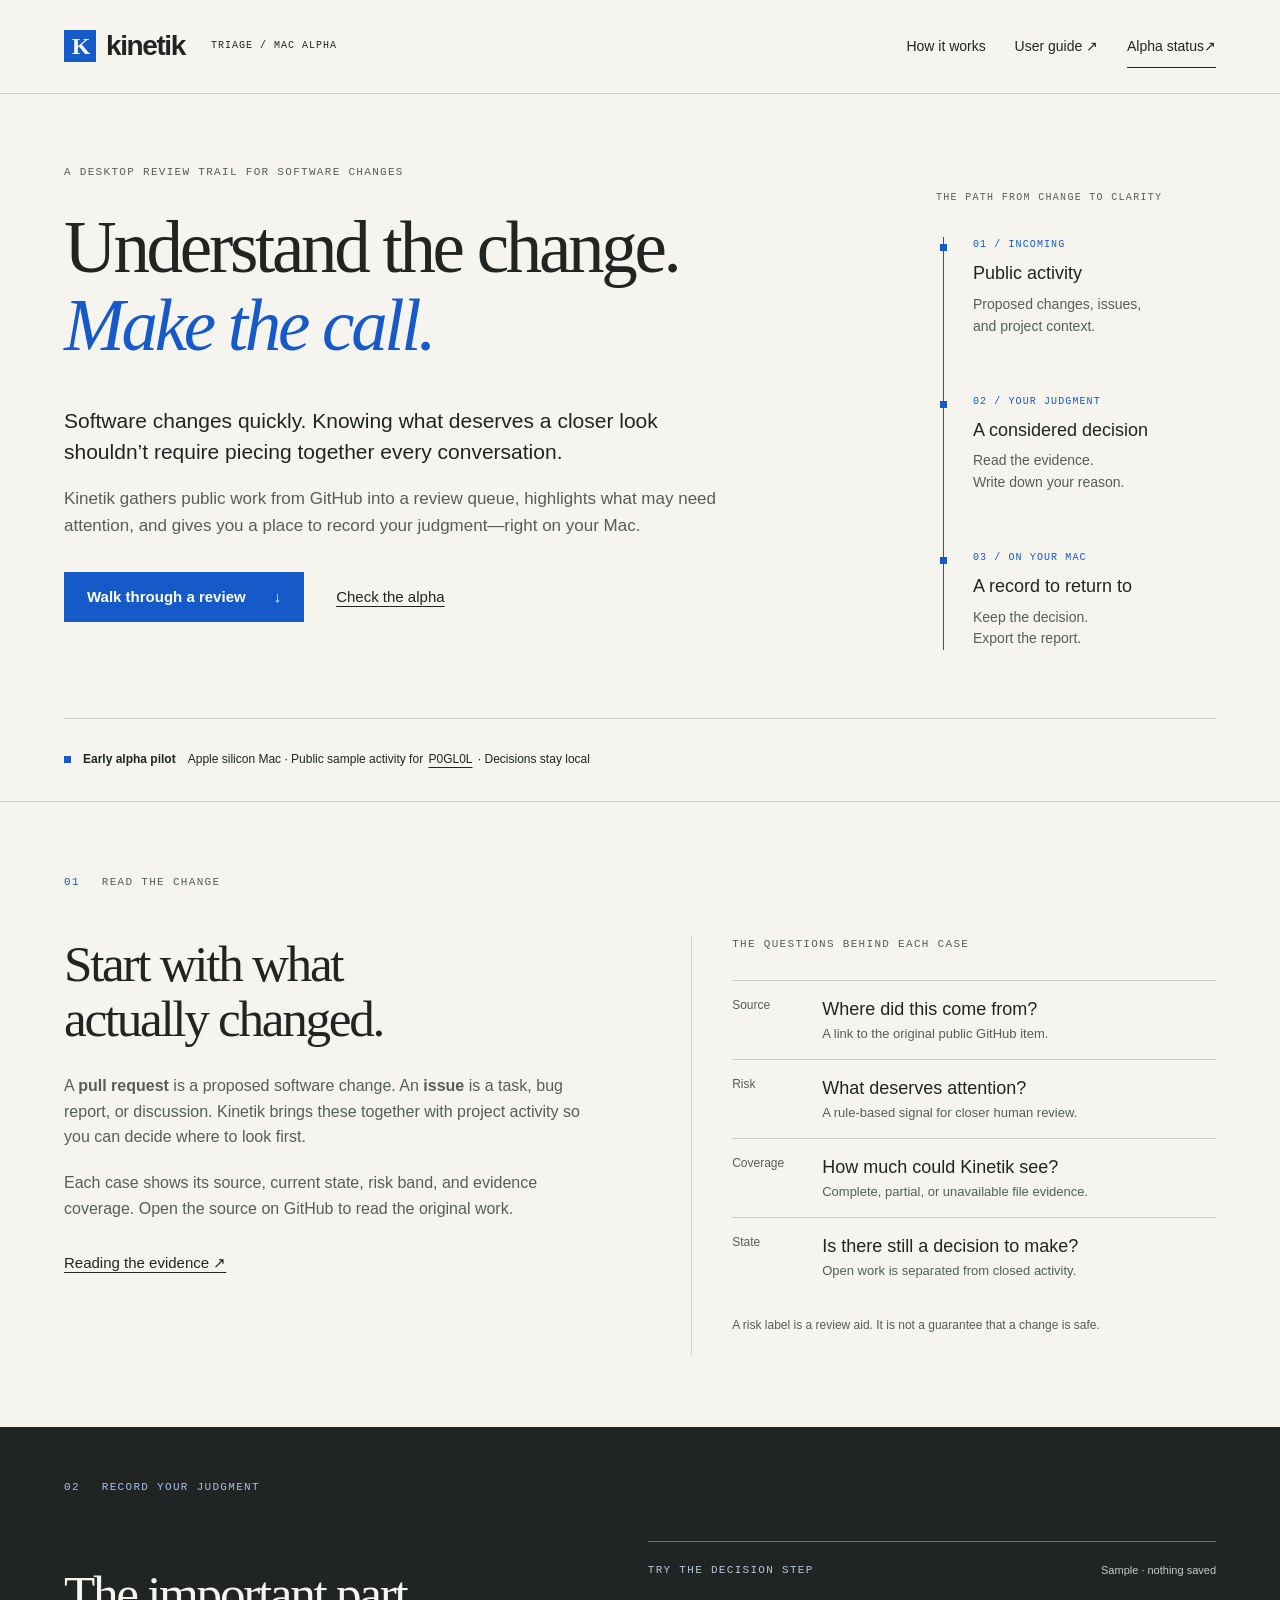
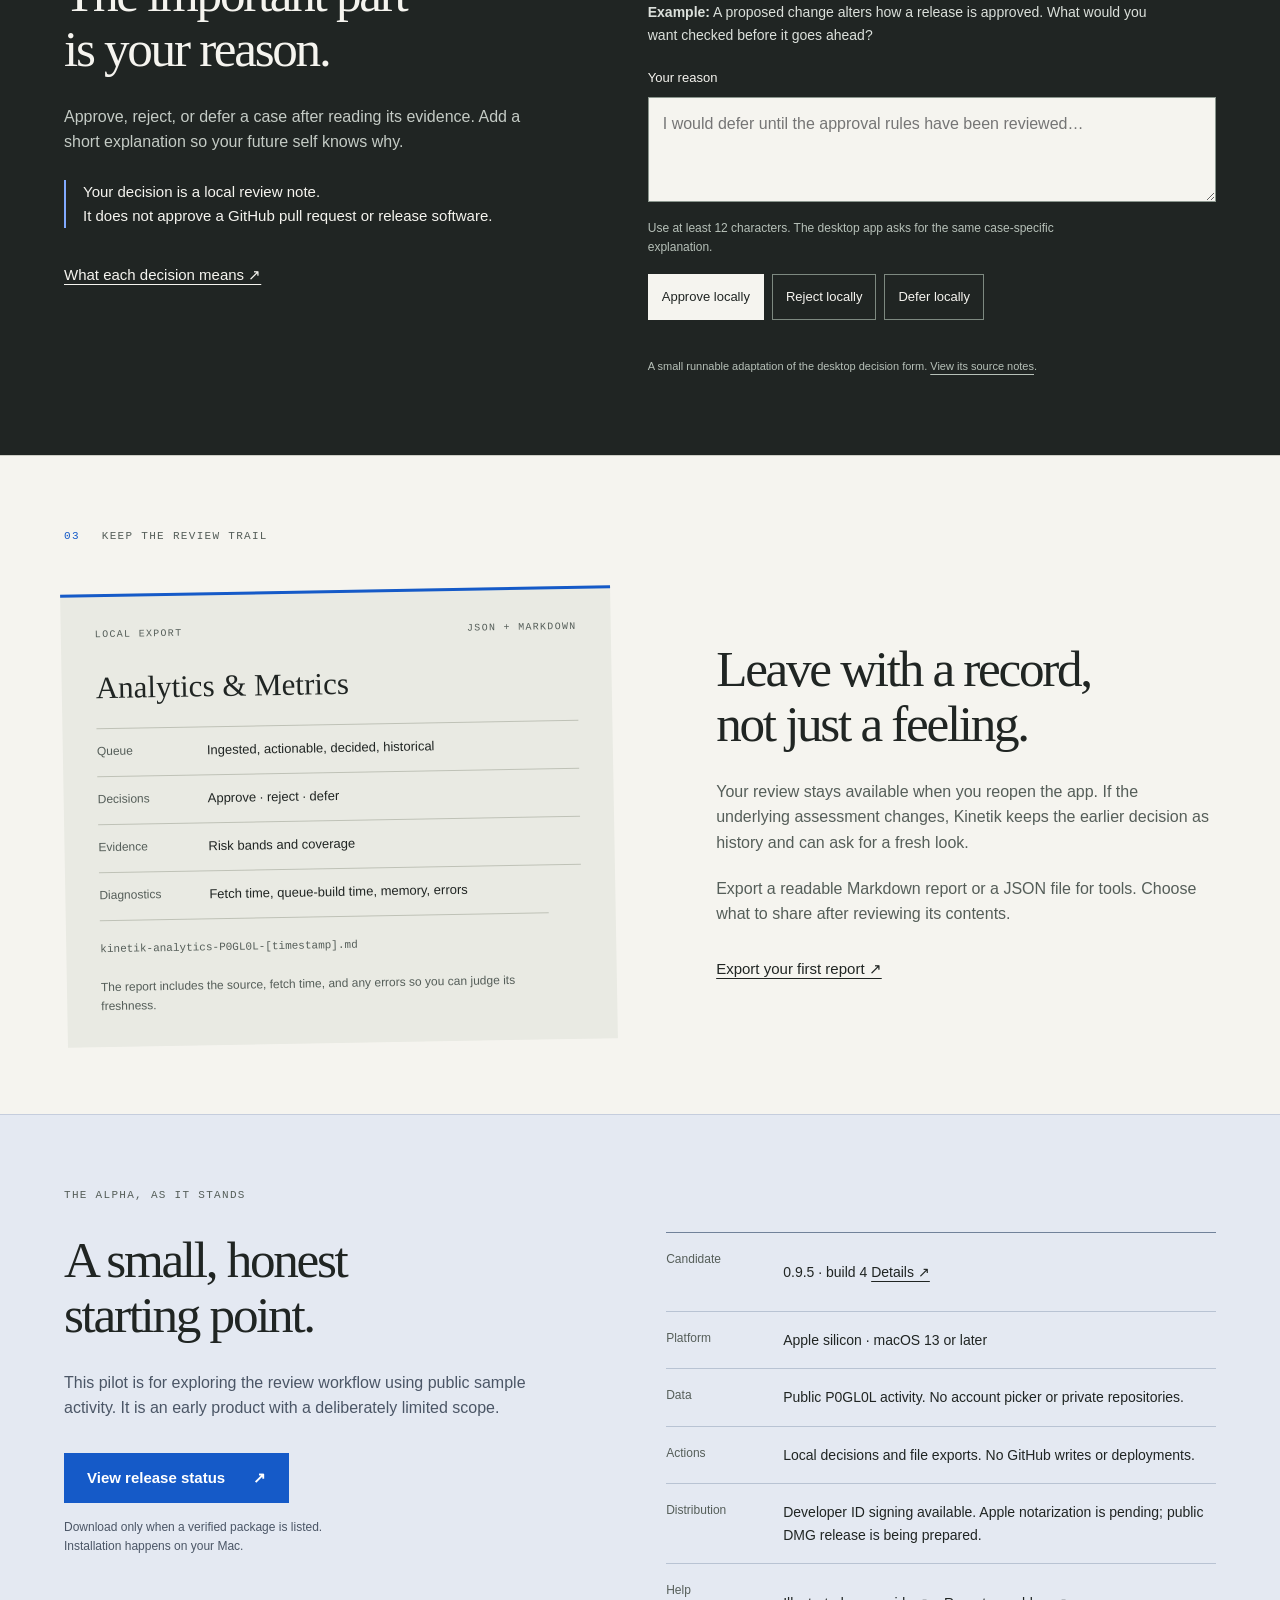
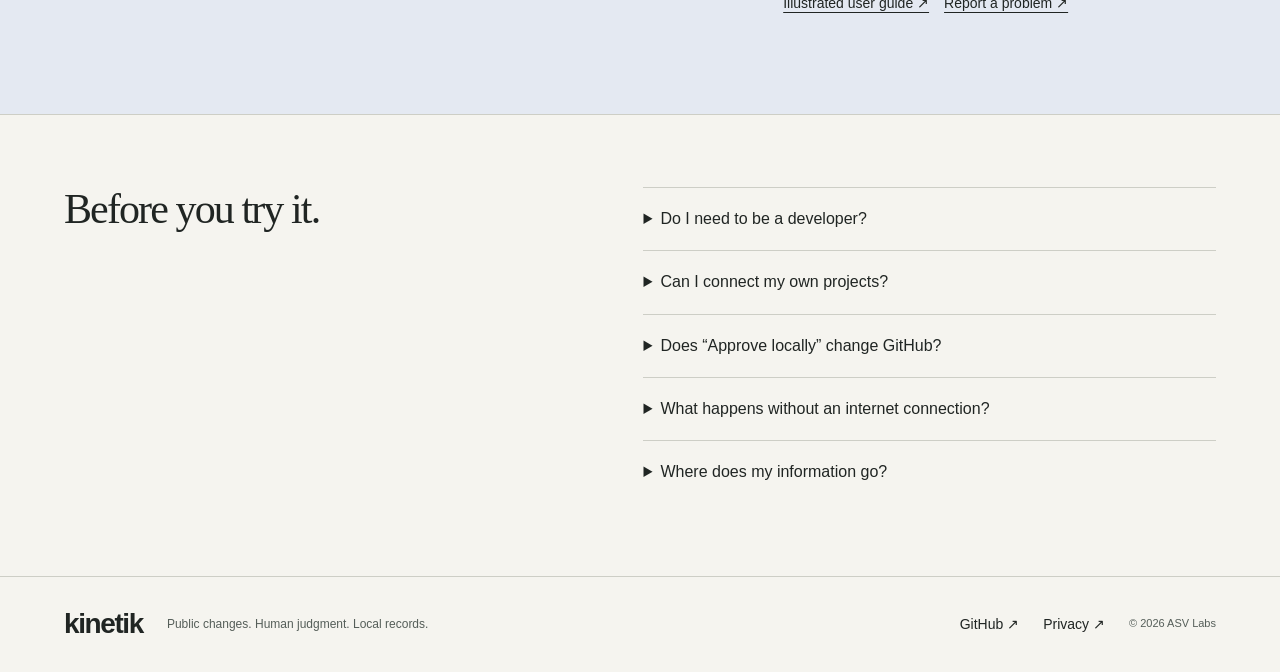
==== index.html @ 81a5a21f "Introduce Kinetik Triage alpha guide, release hub and product walkthrough" ====
<!doctype html>
<html lang="en">
<head>
<meta charset="utf-8"><meta name="viewport" content="width=device-width,initial-scale=1">
<meta name="description" content="Kinetik Triage is a Mac app for reviewing public software changes, recording your judgment, and keeping a local report. Explore the alpha pilot.">
<meta name="theme-color" content="#f5f4ef"><meta property="og:title" content="Kinetik — Understand the change. Make the call."><meta property="og:description" content="A desktop review trail for software changes. Public GitHub activity, human judgment, local records."><meta property="og:type" content="website"><meta property="og:url" content="https://asv-labs.github.io/kinetik-triage/">
<title>Kinetik — a clearer view of software changes</title><link rel="stylesheet" href="styles.css"><link rel="icon" href="mark.svg" type="image/svg+xml">
<script src="demo.js" defer></script>
</head>
<body>
<a class="skip" href="#main">Skip to content</a>
<header class="masthead"><a class="wordmark" href="#" aria-label="Kinetik home"><span class="mark" aria-hidden="true">K</span>kinetik<span class="edition">TRIAGE / MAC ALPHA</span></a><nav aria-label="Main"><a href="#workflow">How it works</a><a href="https://github.com/ASV-Labs/kinetik-triage/blob/main/USER_GUIDE.md">User guide ↗</a><a class="nav-release" href="#alpha">Alpha status <span aria-hidden="true">↗</span></a></nav></header>
<main id="main">
<section class="intro" aria-labelledby="headline">
<div class="intro-copy"><p class="eyebrow">A desktop review trail for software changes</p><h1 id="headline">Understand the change.<br><em>Make the call.</em></h1><p class="lead">Software changes quickly. Knowing what deserves a closer look shouldn’t require piecing together every conversation.</p><p class="definition">Kinetik gathers public work from GitHub into a review queue, highlights what may need attention, and gives you a place to record your judgment—right on your Mac.</p><div class="hero-actions"><a class="button primary" href="#workflow">Walk through a review <span aria-hidden="true">↓</span></a><a class="text-link" href="#alpha">Check the alpha</a></div></div>
<aside class="trail" aria-label="The review trail"><span class="trail-caption">THE PATH FROM CHANGE TO CLARITY</span><ol><li><span>01 / INCOMING</span><strong>Public activity</strong><p>Proposed changes, issues,<br>and project context.</p></li><li><span>02 / YOUR JUDGMENT</span><strong>A considered decision</strong><p>Read the evidence.<br>Write down your reason.</p></li><li><span>03 / ON YOUR MAC</span><strong>A record to return to</strong><p>Keep the decision.<br>Export the report.</p></li></ol></aside>
<div class="scope-line"><span class="status-dot" aria-hidden="true"></span><strong>Early alpha pilot</strong><p>Apple silicon Mac · Public sample activity for <a href="https://github.com/P0GL0L">P0GL0L</a> · Decisions stay local</p></div>
</section>
<section class="read-section" id="workflow" aria-labelledby="read-title"><div class="section-index">01 <span>READ THE CHANGE</span></div><div class="read-grid"><div><h2 id="read-title">Start with what<br>actually changed.</h2><p>A <strong>pull request</strong> is a proposed software change. An <strong>issue</strong> is a task, bug report, or discussion. Kinetik brings these together with project activity so you can decide where to look first.</p><p>Each case shows its source, current state, risk band, and evidence coverage. Open the source on GitHub to read the original work.</p><a class="text-link" href="https://github.com/ASV-Labs/kinetik-triage/blob/main/USER_GUIDE.md#2-read-the-evidence">Reading the evidence ↗</a></div><div class="evidence-ledger"><p class="eyebrow">The questions behind each case</p><dl><div><dt>Source</dt><dd>Where did this come from?<small>A link to the original public GitHub item.</small></dd></div><div><dt>Risk</dt><dd>What deserves attention?<small>A rule-based signal for closer human review.</small></dd></div><div><dt>Coverage</dt><dd>How much could Kinetik see?<small>Complete, partial, or unavailable file evidence.</small></dd></div><div><dt>State</dt><dd>Is there still a decision to make?<small>Open work is separated from closed activity.</small></dd></div></dl><p class="footnote">A risk label is a review aid. It is not a guarantee that a change is safe.</p></div></div></section>
<section class="decide-section" aria-labelledby="decide-title"><div class="section-index">02 <span>RECORD YOUR JUDGMENT</span></div><div class="workbench"><div class="decision-copy"><h2 id="decide-title">The important part<br>is your reason.</h2><p>Approve, reject, or defer a case after reading its evidence. Add a short explanation so your future self knows why.</p><p class="local-boundary">Your decision is a local review note.<br>It does not approve a GitHub pull request or release software.</p><a class="text-link" href="https://github.com/ASV-Labs/kinetik-triage/blob/main/USER_GUIDE.md#3-write-your-reason-and-decide">What each decision means ↗</a></div><div class="trial" data-wdi-product-proof="runnable-dom" data-wdi-source-ref="demo.js (desktop decision validation, 0.9.5/build 4)"><div class="trial-top"><span class="eyebrow">TRY THE DECISION STEP</span><span class="sample-tag">Sample · nothing saved</span></div><p class="sample-context"><strong>Example:</strong> A proposed change alters how a release is approved. What would you want checked before it goes ahead?</p><form id="decision-example" novalidate><label for="rationale">Your reason</label><textarea id="rationale" name="rationale" rows="3" aria-describedby="reason-hint reason-error" placeholder="I would defer until the approval rules have been reviewed…" required></textarea><p class="field-hint" id="reason-hint">Use at least 12 characters. The desktop app asks for the same case-specific explanation.</p><p id="reason-error" class="form-error" role="alert" hidden></p><fieldset><legend class="sr-only">Record a sample local decision</legend><button type="button" name="action" value="approve">Approve locally</button><button type="button" name="action" value="reject">Reject locally</button><button type="button" name="action" value="defer">Defer locally</button></fieldset></form><div id="decision-result" class="result" tabindex="-1" hidden><p class="eyebrow">EXAMPLE OUTCOME</p><h3 id="outcome-title"></h3><p id="outcome-reason"></p><p class="field-hint">In the Mac app, this becomes a saved local record. This website sends and saves nothing from this example.</p><button id="try-again" type="button">Try another decision ↺</button></div><noscript><p>The interactive example needs JavaScript. In the Mac app, write a reason, then choose Approve, Reject, or Defer locally.</p></noscript><p class="demo-note">A small runnable adaptation of the desktop decision form. <a href="provenance.md">View its source notes</a>.</p></div></div></section>
<section class="keep-section" aria-labelledby="keep-title"><div class="section-index">03 <span>KEEP THE REVIEW TRAIL</span></div><div class="keep-grid"><div class="report-object"><div class="file-line"><span>LOCAL EXPORT</span><span>JSON + MARKDOWN</span></div><h3>Analytics &amp; Metrics</h3><dl><div><dt>Queue</dt><dd>Ingested, actionable, decided, historical</dd></div><div><dt>Decisions</dt><dd>Approve · reject · defer</dd></div><div><dt>Evidence</dt><dd>Risk bands and coverage</dd></div><div><dt>Diagnostics</dt><dd>Fetch time, queue-build time, memory, errors</dd></div></dl><p class="file-name">kinetik-analytics-P0GL0L-[timestamp].md</p><p class="footnote">The report includes the source, fetch time, and any errors so you can judge its freshness.</p></div><div><h2 id="keep-title">Leave with a record,<br>not just a feeling.</h2><p>Your review stays available when you reopen the app. If the underlying assessment changes, Kinetik keeps the earlier decision as history and can ask for a fresh look.</p><p>Export a readable Markdown report or a JSON file for tools. Choose what to share after reviewing its contents.</p><a class="text-link" href="https://github.com/ASV-Labs/kinetik-triage/blob/main/USER_GUIDE.md#5-export-a-report">Export your first report ↗</a></div></div></section>
<section class="alpha-section" id="alpha" aria-labelledby="alpha-title"><p class="eyebrow">THE ALPHA, AS IT STANDS</p><div class="alpha-grid"><div><h2 id="alpha-title">A small, honest<br>starting point.</h2><p>This pilot is for exploring the review workflow using public sample activity. It is an early product with a deliberately limited scope.</p><a class="button primary" href="https://github.com/ASV-Labs/kinetik-triage/releases">View release status <span aria-hidden="true">↗</span></a><p class="release-note">Download only when a verified package is listed.<br>Installation happens on your Mac.</p></div><dl class="release-ledger"><div><dt>Candidate</dt><dd>0.9.5 · build 4 <a href="https://github.com/ASV-Labs/kinetik-triage/blob/main/RELEASE_STATUS.md">Details ↗</a></dd></div><div><dt>Platform</dt><dd>Apple silicon · macOS 13 or later</dd></div><div><dt>Data</dt><dd>Public P0GL0L activity. No account picker or private repositories.</dd></div><div><dt>Actions</dt><dd>Local decisions and file exports. No GitHub writes or deployments.</dd></div><div><dt>Distribution</dt><dd>Developer ID signing available. Apple notarization is pending; public DMG release is being prepared.</dd></div><div><dt>Help</dt><dd><a href="https://github.com/ASV-Labs/kinetik-triage/blob/main/USER_GUIDE.md">Illustrated user guide ↗</a><a href="https://github.com/ASV-Labs/kinetik-triage/issues">Report a problem ↗</a></dd></div></dl></div></section>
<section class="questions" aria-labelledby="questions-title"><h2 id="questions-title">Before you try it.</h2><div><details><summary>Do I need to be a developer?</summary><p>You can follow the guide without writing code. Familiarity with the project helps you judge a change. Kinetik organizes evidence; it does not replace the people who understand that software.</p></details><details><summary>Can I connect my own projects?</summary><p>Not in this alpha. The current pilot uses public P0GL0L activity, which can include contributions to other repositories. There is no profile picker, private repository access, or GitHub sign-in.</p></details><details><summary>Does “Approve locally” change GitHub?</summary><p>No. All decisions stay on this Mac. Nothing is merged, deployed, or published. Defer records a decision but does not schedule a reminder.</p></details><details><summary>What happens without an internet connection?</summary><p>The app can show its last saved public queue when available. It labels cached or failed loads so you know the data may be old. A first launch without data can show an empty queue and an error.</p></details><details><summary>Where does my information go?</summary><p>The desktop app requests public GitHub data; GitHub sees ordinary network metadata. Your rationale and local decisions are not sent to GitHub. This landing page has no analytics or form submission service. See the <a href="https://github.com/ASV-Labs/kinetik-triage/blob/main/PRIVACY.md">privacy notice</a>.</p></details></div></section>
</main>
<footer><a class="wordmark" href="#">kinetik</a><p>Public changes. Human judgment. Local records.</p><nav aria-label="Footer"><a href="https://github.com/ASV-Labs/kinetik-triage">GitHub ↗</a><a href="https://github.com/ASV-Labs/kinetik-triage/blob/main/PRIVACY.md">Privacy ↗</a></nav><small>© 2026 ASV Labs</small></footer>
</body></html>
---- styles.css ----
:root{--paper:#f5f4ef;--ink:#202523;--muted:#555e59;--blue:#155ac8;--line:#cdcec6;--white:#fff;--display:Georgia,'Times New Roman',serif;font-family:-apple-system,BlinkMacSystemFont,'Segoe UI',sans-serif;color:var(--ink);background-color:#f5f4ef;font-size:16px;line-height:1.6}*{box-sizing:border-box}[hidden]{display:none!important}body{margin:0}a{color:inherit;text-underline-offset:4px}button,textarea{font:inherit}button,a,summary{-webkit-tap-highlight-color:transparent}a:focus-visible,button:focus-visible,summary:focus-visible,textarea:focus-visible{outline:3px solid var(--blue);outline-offset:5px}p{max-width:68ch;margin:0 0 1.25rem}h1,h2,h3{line-height:1.08;margin:0;font-weight:400}h1,h2{font-family:var(--display);letter-spacing:-.045em}h1{font-size:clamp(3.5rem,5.7vw,5.65rem)}h1 em{font-weight:400;color:var(--blue)}h2{font-size:clamp(2.6rem,4vw,4rem);margin-bottom:1.7rem}h3{font-size:1.5rem}a.button,.button,button,summary{min-height:44px}.masthead{display:flex;justify-content:space-between;align-items:center;gap:2rem;padding:24px 5vw;border-bottom:1px solid var(--line)}.wordmark{display:inline-flex;gap:10px;align-items:center;font-weight:650;letter-spacing:-1.4px;font-size:28px;text-decoration:none;min-height:44px}.mark{font-family:var(--display);color:var(--paper);background:var(--blue);font-size:24px;line-height:32px;width:32px;text-align:center;letter-spacing:-2px}.edition{font-family:ui-monospace,monospace;font-size:10px;letter-spacing:1px;font-weight:400;margin-left:16px;max-width:8rem}.masthead nav{display:flex;align-items:center;gap:1.8rem}.masthead nav a,footer nav a{display:inline-flex;align-items:center;min-height:44px;text-decoration:none;font-size:14px}.nav-release{border-bottom:1px solid var(--ink)}.intro{padding:70px 5vw 0;display:grid;grid-template-columns:minmax(0,1fr) 280px;gap:3rem 5vw}.eyebrow,.section-index,.trail-caption,.file-line,.file-name{font-family:ui-monospace,SFMono-Regular,Menlo,monospace;font-size:11px;letter-spacing:1.3px;text-transform:uppercase}.eyebrow{margin-bottom:1.7rem;color:var(--muted)}.lead{font-size:21px;line-height:1.5;max-width:40rem;margin:2.4rem 0 1.1rem}.definition{max-width:41rem;color:var(--muted);font-size:17px}.hero-actions{display:flex;align-items:center;gap:2rem;margin-top:2rem}.button{padding:12px 22px;display:inline-flex;align-items:center;justify-content:center;gap:28px;text-decoration:none;font-size:15px;font-weight:600}.primary{background:var(--blue);color:white;border:1px solid var(--blue)}.primary:hover{background:#124aa2}.text-link{display:inline-flex;align-items:center;min-height:44px;font-size:15px}.trail{padding-top:18px}.trail-caption{font-size:10px;color:var(--muted)}.trail ol{padding:0 0 0 23px;margin:30px 0 0 7px;list-style:none;border-left:1px solid var(--blue)}.trail li{position:relative;padding:0 0 36px 6px}.trail li:last-child{padding-bottom:0}.trail li:before{position:absolute;content:'';width:7px;height:7px;background:var(--blue);left:-27px;top:7px}.trail li span{display:block;font-size:10px;letter-spacing:1.1px;color:var(--blue);font-family:ui-monospace,monospace}.trail strong{display:block;font-size:18px;font-weight:500;margin:6px 0}.trail p{font-size:14px;color:var(--muted);line-height:1.55}.scope-line{grid-column:1/-1;display:flex;align-items:center;gap:12px;border-top:1px solid var(--line);padding:19px 0;font-size:12px}.scope-line p{margin:0;max-width:none}.scope-line a{padding:12px 0}.status-dot{width:7px;height:7px;background:var(--blue);flex:none}.section-index{display:flex;align-items:center;gap:22px;color:var(--blue);margin-bottom:44px}.section-index>span{color:var(--muted)}.read-section,.keep-section,.alpha-section,.questions{padding:72px 5vw;border-top:1px solid var(--line)}.read-grid{display:grid;grid-template-columns:1fr 1fr;gap:8vw}.read-grid p,.keep-grid>div>p{color:var(--muted)}.evidence-ledger{padding-left:2.5rem;border-left:1px solid var(--line)}dl{margin:0}.evidence-ledger dl>div{display:grid;grid-template-columns:90px 1fr;padding:15px 0;border-top:1px solid var(--line)}dt{font-size:12px;color:var(--muted)}dd{margin:0}.evidence-ledger dd{font-size:18px;line-height:1.45}.evidence-ledger small{display:block;font-size:13px;color:var(--muted);margin-top:3px}.footnote{font-size:12px;color:var(--muted);margin-top:20px}.decide-section{background:var(--ink);color:var(--paper);padding:52px 5vw 66px}.decide-section .section-index,.decide-section .section-index>span{color:#a9bdea}.workbench{display:grid;grid-template-columns:1fr 1.15fr;gap:7vw}.decision-copy{padding-top:25px}.decision-copy>p{color:#c4cbc5}.decision-copy .local-boundary{border-left:2px solid #81aaff;padding-left:17px;font-size:15px;margin:25px 0;color:var(--paper)}.trial{border-top:1px solid #6b726d;padding-top:20px}.trial-top{display:flex;justify-content:space-between;gap:12px;align-items:center}.trial .eyebrow{color:#b8c7dc;margin:0}.sample-tag{font-size:11px;color:#c4cbc5}.sample-context{font-size:14px;margin:22px 0;color:#dbe0db}.trial label{font-size:13px;display:block;margin-bottom:8px}textarea{width:100%;resize:vertical;min-height:105px;border:1px solid #8a968d;border-radius:0;padding:14px;background:#f5f4ef;color:var(--ink);line-height:1.5}.field-hint{font-size:12px;line-height:1.6;color:#b6c0b8;margin:9px 0 17px}.trial fieldset{border:0;padding:0;margin:0;display:flex;gap:8px}.trial button{cursor:pointer;border:1px solid #7d8980;background:transparent;color:var(--paper);padding:9px 13px;font-size:13px;min-height:46px}.trial button:hover{background:#3b4840}.trial button[value=approve]{background-color:var(--paper);color:var(--ink);border-color:var(--paper)}.trial button:focus-visible,textarea:focus-visible{outline-color:#8fb6ff}.demo-note{font-size:11px;line-height:1.6;margin:25px 0 0;color:#b6c0b8}.demo-note a{display:inline-flex;min-height:44px;align-items:center}.form-error{color:#ffc1b7;font-size:14px;margin:8px 0}.result{padding:18px 0}.result h3{font-family:var(--display);font-size:32px;margin:16px 0}.result #outcome-reason{overflow-wrap:anywhere;white-space:pre-wrap}.keep-grid{display:grid;grid-template-columns:1.1fr 1fr;gap:8vw;align-items:center}.report-object{background:#e9eae3;padding:30px 34px;transform:rotate(-1deg);border-top:3px solid var(--blue)}.file-line{display:flex;justify-content:space-between;font-size:10px;color:var(--muted);margin-bottom:28px}.report-object h3{font-family:var(--display);font-size:31px;margin-bottom:24px}.report-object dl>div{border-top:1px solid #bfc2b7;display:grid;grid-template-columns:90px 1fr;gap:20px;padding:13px 0}.report-object dd{font-size:13px}.file-name{text-transform:none;letter-spacing:0;font-size:11px;border-top:1px solid #bfc2b7;padding-top:20px;overflow-wrap:anywhere;margin-bottom:0}.report-object .footnote{margin-bottom:0}.alpha-section{background:#e4e9f2;border-color:#c5cddd}.alpha-grid{display:grid;grid-template-columns:1fr 1.1fr;gap:8vw}.alpha-grid>div>p{max-width:30rem;color:#4b5666}.alpha-grid .button{margin-top:12px}.release-note{font-size:12px;margin-top:15px}.release-ledger>div{display:grid;grid-template-columns:95px 1fr;gap:22px;padding:17px 0;border-top:1px solid #b8c3d3}.release-ledger>div:first-child{border-top:1px solid #71829a}.release-ledger dd{font-size:14px}.release-ledger dd a{display:inline-flex;min-height:44px;align-items:center;margin-right:15px}.questions{display:grid;grid-template-columns:1fr 1.2fr;gap:8vw}.questions h2{font-size:42px}.questions details{border-top:1px solid var(--line)}summary{cursor:pointer;font-size:16px;padding:20px 24px 20px 0;line-height:1.4}details p{font-size:14px;color:var(--muted);padding-right:28px}footer{padding:25px 5vw;border-top:1px solid var(--line);display:flex;gap:24px;align-items:center;flex-wrap:wrap}footer p{margin:0;font-size:12px;color:var(--muted)}footer nav{display:flex;gap:24px;margin-left:auto}footer small{font-size:11px;color:var(--muted)}.skip{position:absolute;top:-100px;left:20px;padding:12px;background:white;z-index:10}.skip:focus{top:15px}.sr-only{position:absolute;width:1px;height:1px;overflow:hidden;clip-path:inset(50%)}
@media(max-width:1000px){.edition{display:none}.intro{grid-template-columns:1fr 210px;gap:28px}.intro h1{font-size:60px}.trail strong{font-size:16px}.masthead nav{gap:20px}.read-grid,.workbench,.keep-grid,.alpha-grid{gap:35px}.evidence-ledger{padding-left:20px}.workbench{grid-template-columns:1fr 1fr}.trial fieldset{flex-wrap:wrap}.trial button{flex:1}.scope-line{flex-wrap:wrap}.questions{grid-template-columns:1fr 1.4fr;gap:30px}}
@media(max-width:640px){.masthead{padding:14px 22px;gap:10px}.wordmark{font-size:25px}.masthead nav>a:not(.nav-release){display:none}.masthead nav{gap:0}.nav-release{font-size:12px!important}.intro{display:flex;flex-direction:column;padding:40px 22px 0;gap:28px}.intro h1{font-size:49px;letter-spacing:-2.5px;line-height:1.07}.intro .eyebrow{font-size:9px;letter-spacing:1px;max-width:28ch;margin-bottom:24px}.lead{font-size:18px;margin-top:28px}.definition{font-size:15px}.trail{display:none}.hero-actions{flex-direction:column;align-items:stretch;gap:10px;margin-top:25px}.hero-actions>.text-link{justify-content:center}.scope-line{order:-1;display:block;border-top:0;border-bottom:1px solid var(--line);padding:0 0 20px;font-size:11px}.scope-line .status-dot{display:inline-block;margin-right:8px}.scope-line p{margin-top:8px;line-height:1.9}.read-section,.keep-section,.alpha-section,.questions{padding:44px 22px}.section-index{margin-bottom:30px;font-size:10px;gap:16px}h2{font-size:39px;letter-spacing:-1.5px;margin-bottom:22px}.read-grid,.workbench,.keep-grid,.alpha-grid,.questions{display:flex;flex-direction:column;gap:32px}.read-grid>div>p,.decision-copy>p,.keep-grid>div>p,.alpha-grid>div>p{font-size:15px}.evidence-ledger{border-left:0;padding-left:0}.evidence-ledger dl>div{grid-template-columns:72px 1fr}.evidence-ledger dd{font-size:16px}.decide-section{padding:40px 22px}.decision-copy{padding:0}.workbench{gap:20px}.trial-top{align-items:flex-start;flex-direction:column;gap:6px}.trial .eyebrow{font-size:10px}.trial fieldset{display:grid;grid-template-columns:1fr;gap:10px}.trial button{font-size:14px;min-height:48px}.keep-grid>.report-object{order:2}.report-object{transform:none;padding:23px 20px}.report-object dl>div{grid-template-columns:1fr;gap:5px}.report-object h3{font-size:28px}.file-line{font-size:9px}.release-ledger>div{grid-template-columns:1fr;gap:4px;padding:15px 0}.release-ledger dt{font-size:11px;text-transform:uppercase;letter-spacing:1px}.alpha-grid .button{width:100%}.questions h2{font-size:36px;margin-bottom:0}footer{padding:24px 22px;gap:10px 20px}footer p{flex-basis:100%}footer nav{margin-left:0}footer small{margin-left:auto}summary{font-size:15px;padding:19px 0}}
@media(prefers-reduced-motion:reduce){*{scroll-behavior:auto!important;transition:none!important;animation:none!important}}
.scope-line a,details p a{display:inline-flex;align-items:center;min-height:44px;min-width:44px;padding:0 2px}
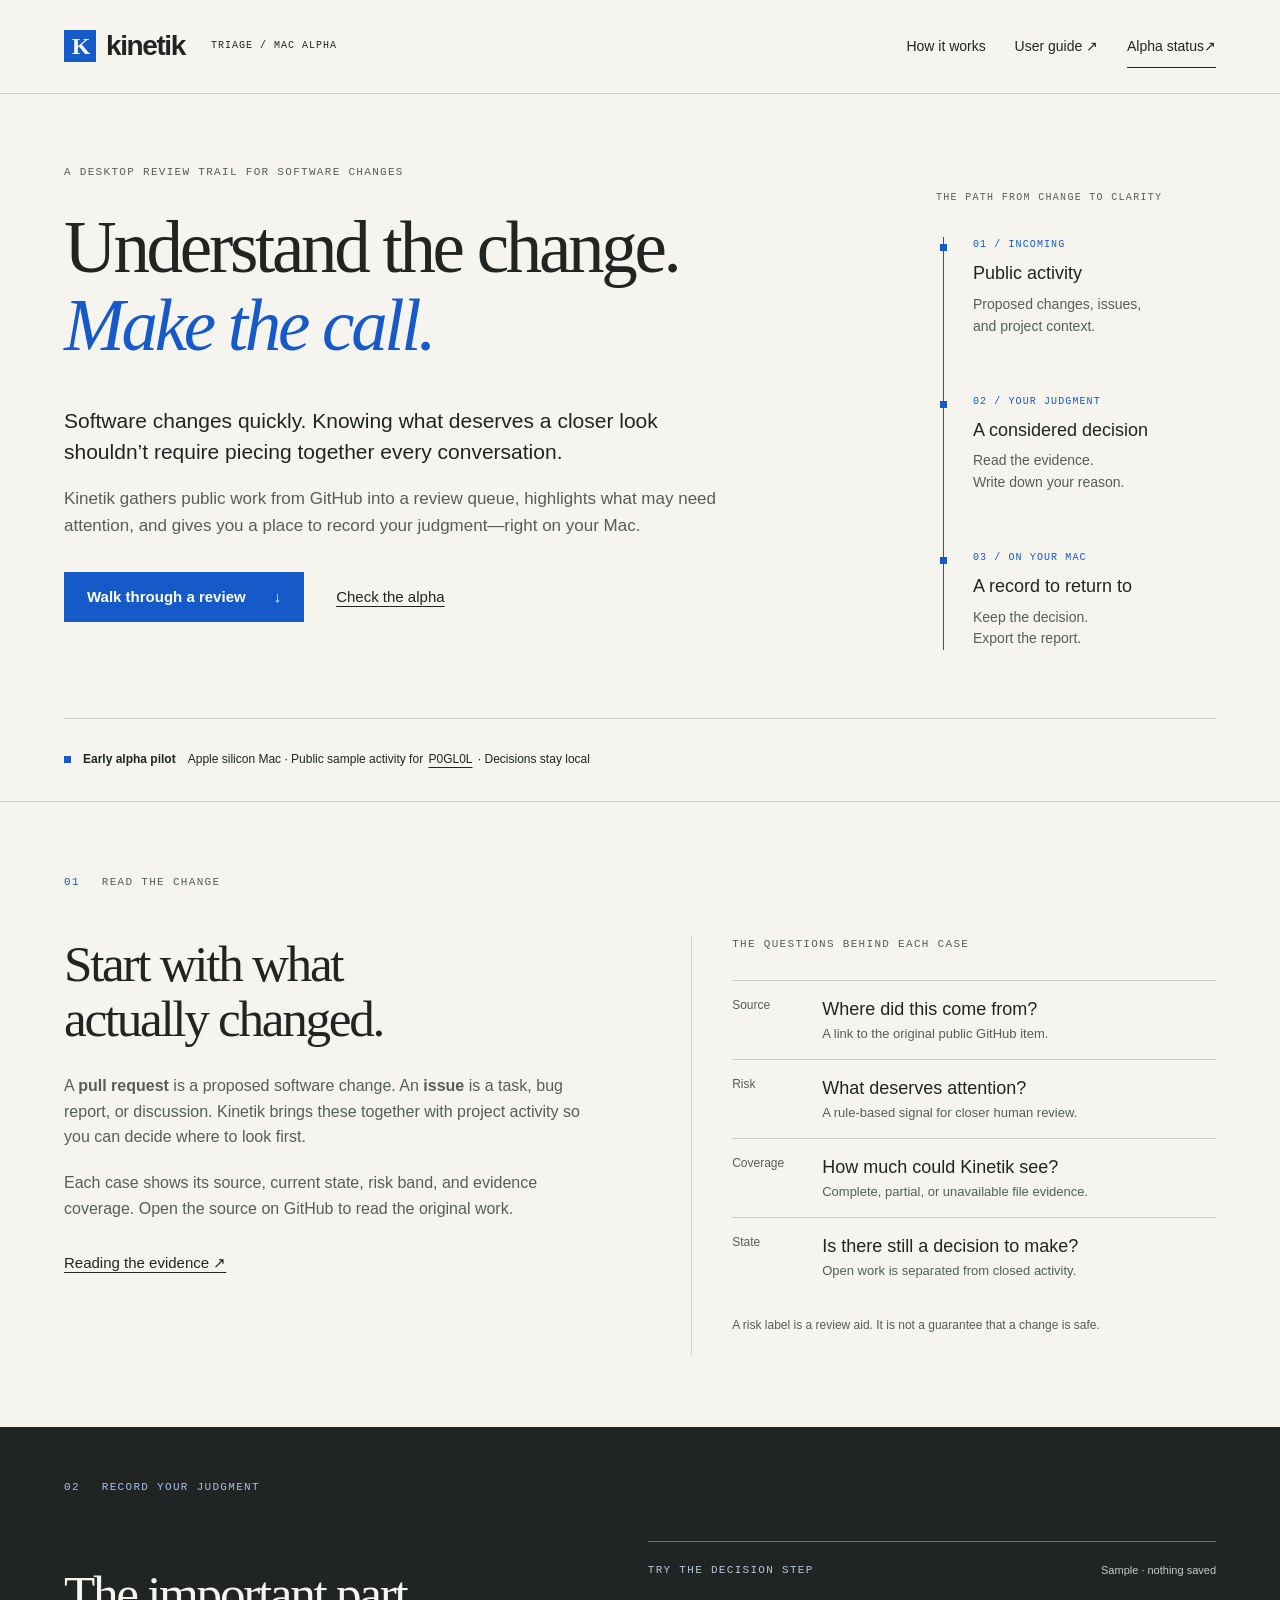
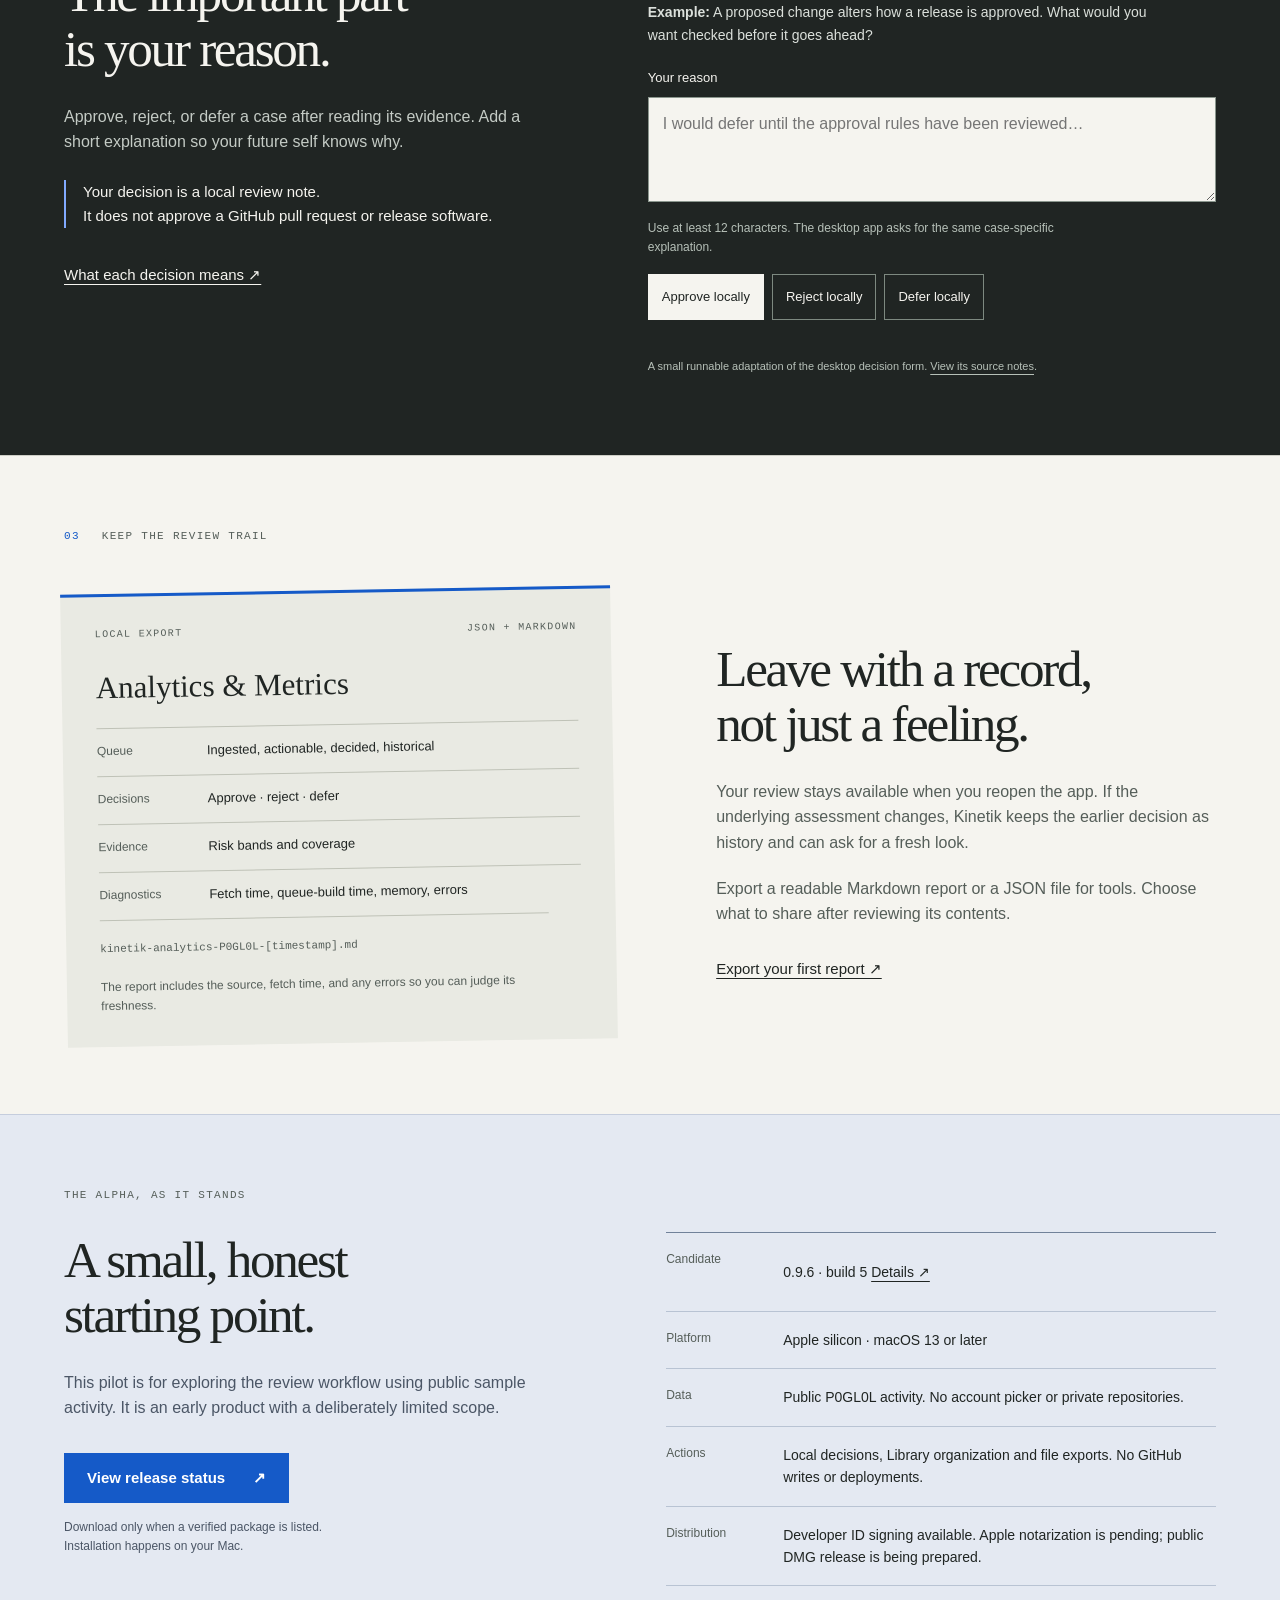
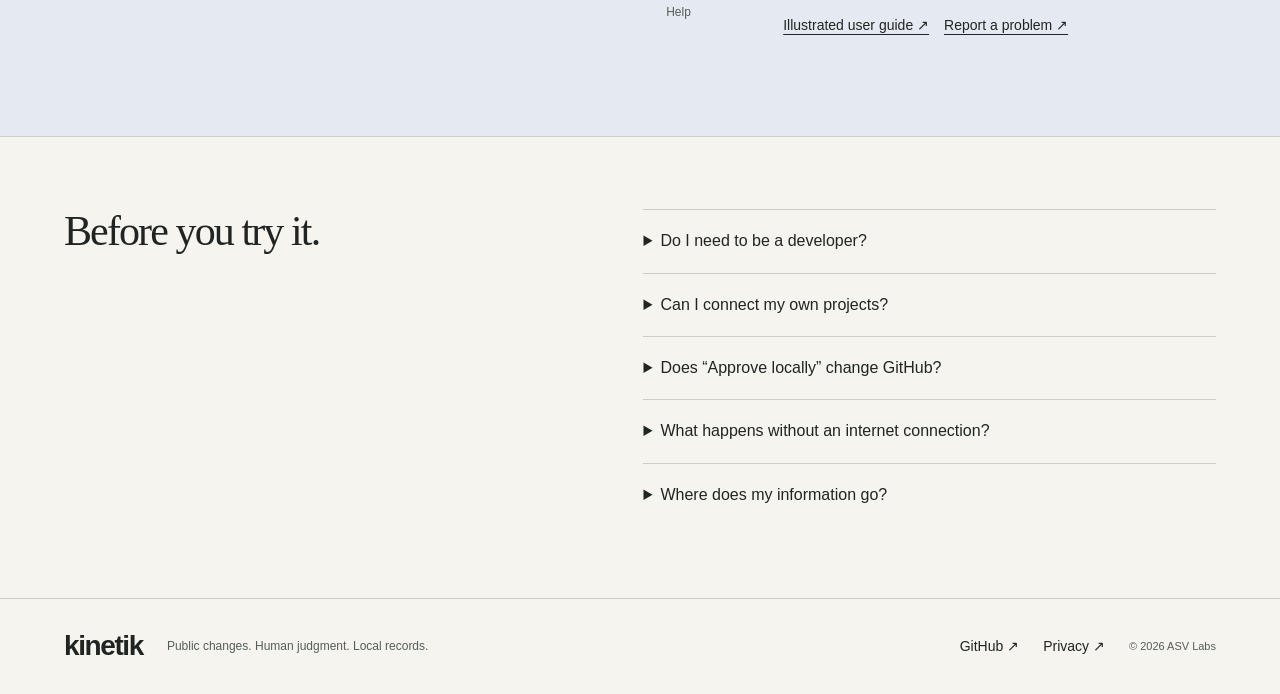
==== commit bb446046: "Document Library and the 0.9.6 desktop candidate" ====
--- a/index.html
+++ b/index.html
@@ -19,7 +19,7 @@
 <section class="read-section" id="workflow" aria-labelledby="read-title"><div class="section-index">01 <span>READ THE CHANGE</span></div><div class="read-grid"><div><h2 id="read-title">Start with what<br>actually changed.</h2><p>A <strong>pull request</strong> is a proposed software change. An <strong>issue</strong> is a task, bug report, or discussion. Kinetik brings these together with project activity so you can decide where to look first.</p><p>Each case shows its source, current state, risk band, and evidence coverage. Open the source on GitHub to read the original work.</p><a class="text-link" href="https://github.com/ASV-Labs/kinetik-triage/blob/main/USER_GUIDE.md#2-read-the-evidence">Reading the evidence ↗</a></div><div class="evidence-ledger"><p class="eyebrow">The questions behind each case</p><dl><div><dt>Source</dt><dd>Where did this come from?<small>A link to the original public GitHub item.</small></dd></div><div><dt>Risk</dt><dd>What deserves attention?<small>A rule-based signal for closer human review.</small></dd></div><div><dt>Coverage</dt><dd>How much could Kinetik see?<small>Complete, partial, or unavailable file evidence.</small></dd></div><div><dt>State</dt><dd>Is there still a decision to make?<small>Open work is separated from closed activity.</small></dd></div></dl><p class="footnote">A risk label is a review aid. It is not a guarantee that a change is safe.</p></div></div></section>
 <section class="decide-section" aria-labelledby="decide-title"><div class="section-index">02 <span>RECORD YOUR JUDGMENT</span></div><div class="workbench"><div class="decision-copy"><h2 id="decide-title">The important part<br>is your reason.</h2><p>Approve, reject, or defer a case after reading its evidence. Add a short explanation so your future self knows why.</p><p class="local-boundary">Your decision is a local review note.<br>It does not approve a GitHub pull request or release software.</p><a class="text-link" href="https://github.com/ASV-Labs/kinetik-triage/blob/main/USER_GUIDE.md#3-write-your-reason-and-decide">What each decision means ↗</a></div><div class="trial" data-wdi-product-proof="runnable-dom" data-wdi-source-ref="demo.js (desktop decision validation, 0.9.5/build 4)"><div class="trial-top"><span class="eyebrow">TRY THE DECISION STEP</span><span class="sample-tag">Sample · nothing saved</span></div><p class="sample-context"><strong>Example:</strong> A proposed change alters how a release is approved. What would you want checked before it goes ahead?</p><form id="decision-example" novalidate><label for="rationale">Your reason</label><textarea id="rationale" name="rationale" rows="3" aria-describedby="reason-hint reason-error" placeholder="I would defer until the approval rules have been reviewed…" required></textarea><p class="field-hint" id="reason-hint">Use at least 12 characters. The desktop app asks for the same case-specific explanation.</p><p id="reason-error" class="form-error" role="alert" hidden></p><fieldset><legend class="sr-only">Record a sample local decision</legend><button type="button" name="action" value="approve">Approve locally</button><button type="button" name="action" value="reject">Reject locally</button><button type="button" name="action" value="defer">Defer locally</button></fieldset></form><div id="decision-result" class="result" tabindex="-1" hidden><p class="eyebrow">EXAMPLE OUTCOME</p><h3 id="outcome-title"></h3><p id="outcome-reason"></p><p class="field-hint">In the Mac app, this becomes a saved local record. This website sends and saves nothing from this example.</p><button id="try-again" type="button">Try another decision ↺</button></div><noscript><p>The interactive example needs JavaScript. In the Mac app, write a reason, then choose Approve, Reject, or Defer locally.</p></noscript><p class="demo-note">A small runnable adaptation of the desktop decision form. <a href="provenance.md">View its source notes</a>.</p></div></div></section>
 <section class="keep-section" aria-labelledby="keep-title"><div class="section-index">03 <span>KEEP THE REVIEW TRAIL</span></div><div class="keep-grid"><div class="report-object"><div class="file-line"><span>LOCAL EXPORT</span><span>JSON + MARKDOWN</span></div><h3>Analytics &amp; Metrics</h3><dl><div><dt>Queue</dt><dd>Ingested, actionable, decided, historical</dd></div><div><dt>Decisions</dt><dd>Approve · reject · defer</dd></div><div><dt>Evidence</dt><dd>Risk bands and coverage</dd></div><div><dt>Diagnostics</dt><dd>Fetch time, queue-build time, memory, errors</dd></div></dl><p class="file-name">kinetik-analytics-P0GL0L-[timestamp].md</p><p class="footnote">The report includes the source, fetch time, and any errors so you can judge its freshness.</p></div><div><h2 id="keep-title">Leave with a record,<br>not just a feeling.</h2><p>Your review stays available when you reopen the app. If the underlying assessment changes, Kinetik keeps the earlier decision as history and can ask for a fresh look.</p><p>Export a readable Markdown report or a JSON file for tools. Choose what to share after reviewing its contents.</p><a class="text-link" href="https://github.com/ASV-Labs/kinetik-triage/blob/main/USER_GUIDE.md#5-export-a-report">Export your first report ↗</a></div></div></section>
-<section class="alpha-section" id="alpha" aria-labelledby="alpha-title"><p class="eyebrow">THE ALPHA, AS IT STANDS</p><div class="alpha-grid"><div><h2 id="alpha-title">A small, honest<br>starting point.</h2><p>This pilot is for exploring the review workflow using public sample activity. It is an early product with a deliberately limited scope.</p><a class="button primary" href="https://github.com/ASV-Labs/kinetik-triage/releases">View release status <span aria-hidden="true">↗</span></a><p class="release-note">Download only when a verified package is listed.<br>Installation happens on your Mac.</p></div><dl class="release-ledger"><div><dt>Candidate</dt><dd>0.9.5 · build 4 <a href="https://github.com/ASV-Labs/kinetik-triage/blob/main/RELEASE_STATUS.md">Details ↗</a></dd></div><div><dt>Platform</dt><dd>Apple silicon · macOS 13 or later</dd></div><div><dt>Data</dt><dd>Public P0GL0L activity. No account picker or private repositories.</dd></div><div><dt>Actions</dt><dd>Local decisions and file exports. No GitHub writes or deployments.</dd></div><div><dt>Distribution</dt><dd>Developer ID signing available. Apple notarization is pending; public DMG release is being prepared.</dd></div><div><dt>Help</dt><dd><a href="https://github.com/ASV-Labs/kinetik-triage/blob/main/USER_GUIDE.md">Illustrated user guide ↗</a><a href="https://github.com/ASV-Labs/kinetik-triage/issues">Report a problem ↗</a></dd></div></dl></div></section>
+<section class="alpha-section" id="alpha" aria-labelledby="alpha-title"><p class="eyebrow">THE ALPHA, AS IT STANDS</p><div class="alpha-grid"><div><h2 id="alpha-title">A small, honest<br>starting point.</h2><p>This pilot is for exploring the review workflow using public sample activity. It is an early product with a deliberately limited scope.</p><a class="button primary" href="https://github.com/ASV-Labs/kinetik-triage/releases">View release status <span aria-hidden="true">↗</span></a><p class="release-note">Download only when a verified package is listed.<br>Installation happens on your Mac.</p></div><dl class="release-ledger"><div><dt>Candidate</dt><dd>0.9.6 · build 5 <a href="https://github.com/ASV-Labs/kinetik-triage/blob/main/RELEASE_STATUS.md">Details ↗</a></dd></div><div><dt>Platform</dt><dd>Apple silicon · macOS 13 or later</dd></div><div><dt>Data</dt><dd>Public P0GL0L activity. No account picker or private repositories.</dd></div><div><dt>Actions</dt><dd>Local decisions, Library organization and file exports. No GitHub writes or deployments.</dd></div><div><dt>Distribution</dt><dd>Developer ID signing available. Apple notarization is pending; public DMG release is being prepared.</dd></div><div><dt>Help</dt><dd><a href="https://github.com/ASV-Labs/kinetik-triage/blob/main/USER_GUIDE.md">Illustrated user guide ↗</a><a href="https://github.com/ASV-Labs/kinetik-triage/issues">Report a problem ↗</a></dd></div></dl></div></section>
 <section class="questions" aria-labelledby="questions-title"><h2 id="questions-title">Before you try it.</h2><div><details><summary>Do I need to be a developer?</summary><p>You can follow the guide without writing code. Familiarity with the project helps you judge a change. Kinetik organizes evidence; it does not replace the people who understand that software.</p></details><details><summary>Can I connect my own projects?</summary><p>Not in this alpha. The current pilot uses public P0GL0L activity, which can include contributions to other repositories. There is no profile picker, private repository access, or GitHub sign-in.</p></details><details><summary>Does “Approve locally” change GitHub?</summary><p>No. All decisions stay on this Mac. Nothing is merged, deployed, or published. Defer records a decision but does not schedule a reminder.</p></details><details><summary>What happens without an internet connection?</summary><p>The app can show its last saved public queue when available. It labels cached or failed loads so you know the data may be old. A first launch without data can show an empty queue and an error.</p></details><details><summary>Where does my information go?</summary><p>The desktop app requests public GitHub data; GitHub sees ordinary network metadata. Your rationale and local decisions are not sent to GitHub. This landing page has no analytics or form submission service. See the <a href="https://github.com/ASV-Labs/kinetik-triage/blob/main/PRIVACY.md">privacy notice</a>.</p></details></div></section>
 </main>
 <footer><a class="wordmark" href="#">kinetik</a><p>Public changes. Human judgment. Local records.</p><nav aria-label="Footer"><a href="https://github.com/ASV-Labs/kinetik-triage">GitHub ↗</a><a href="https://github.com/ASV-Labs/kinetik-triage/blob/main/PRIVACY.md">Privacy ↗</a></nav><small>© 2026 ASV Labs</small></footer>
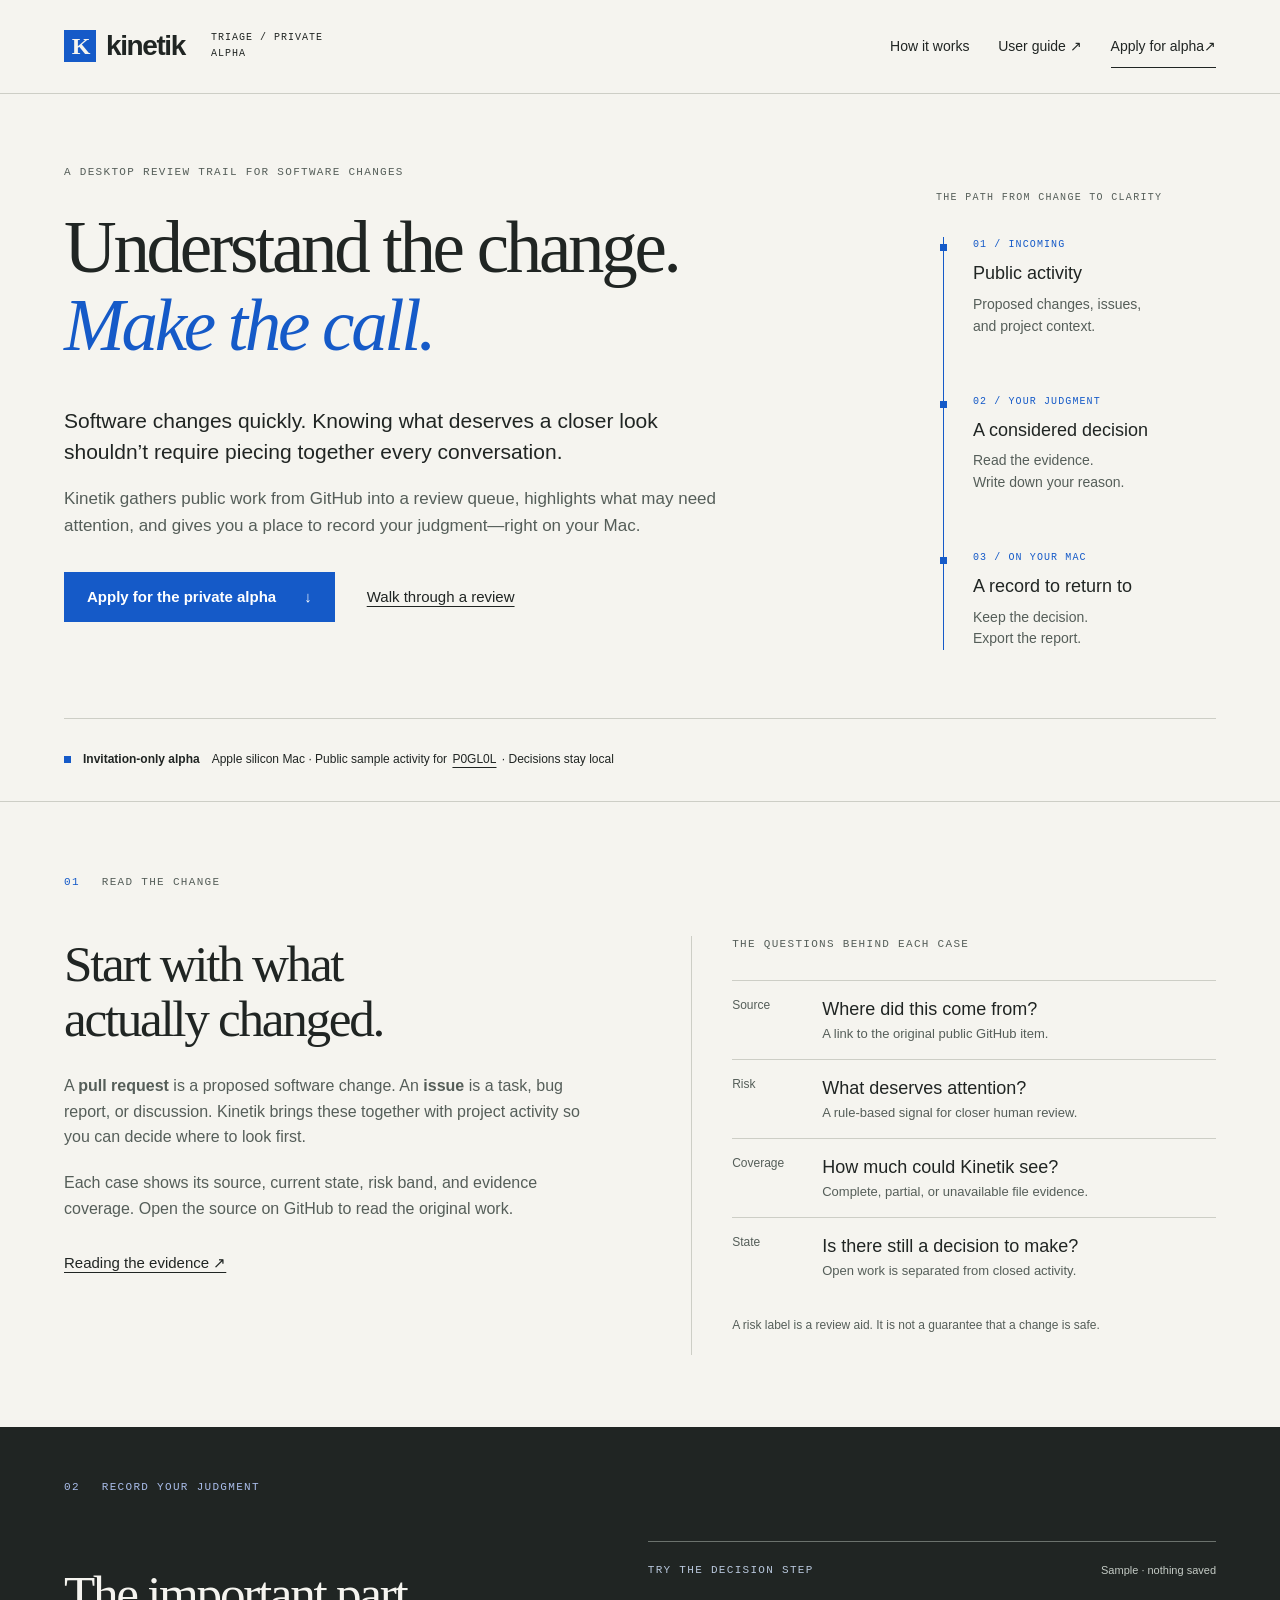
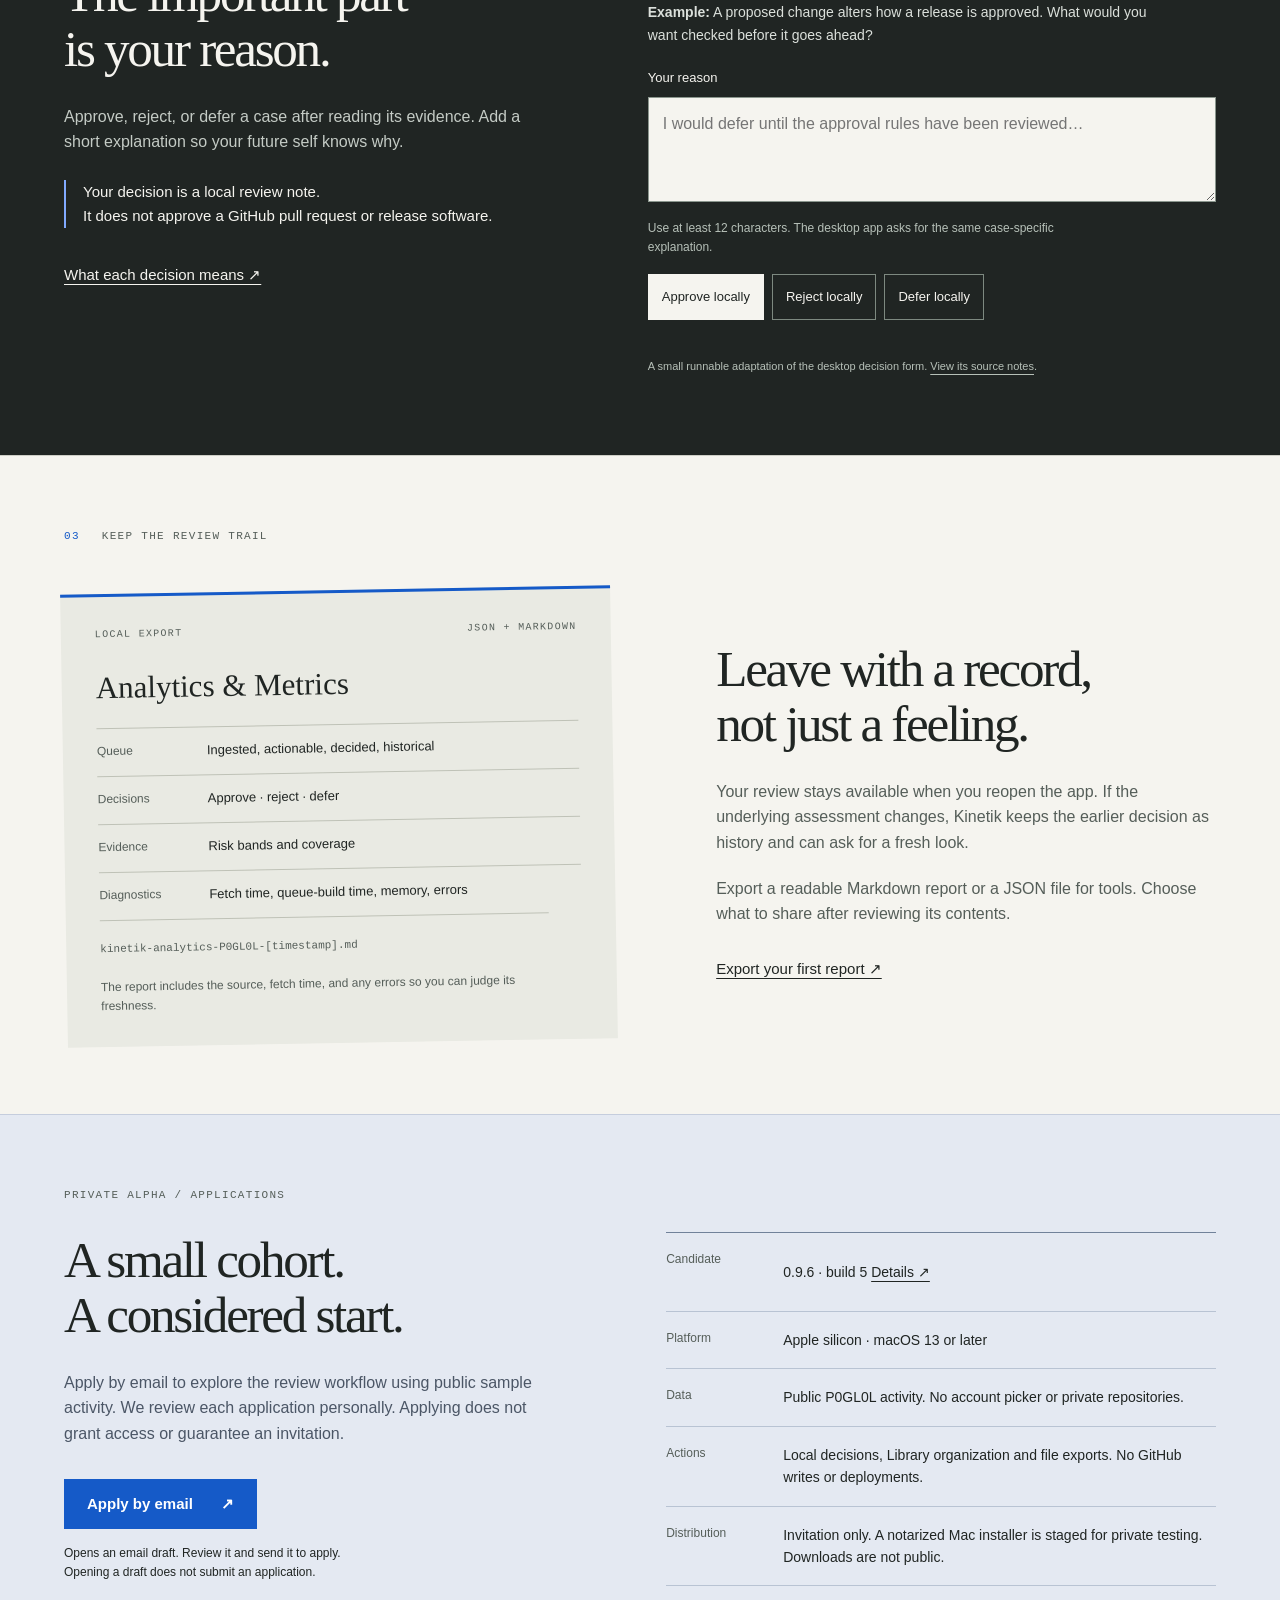
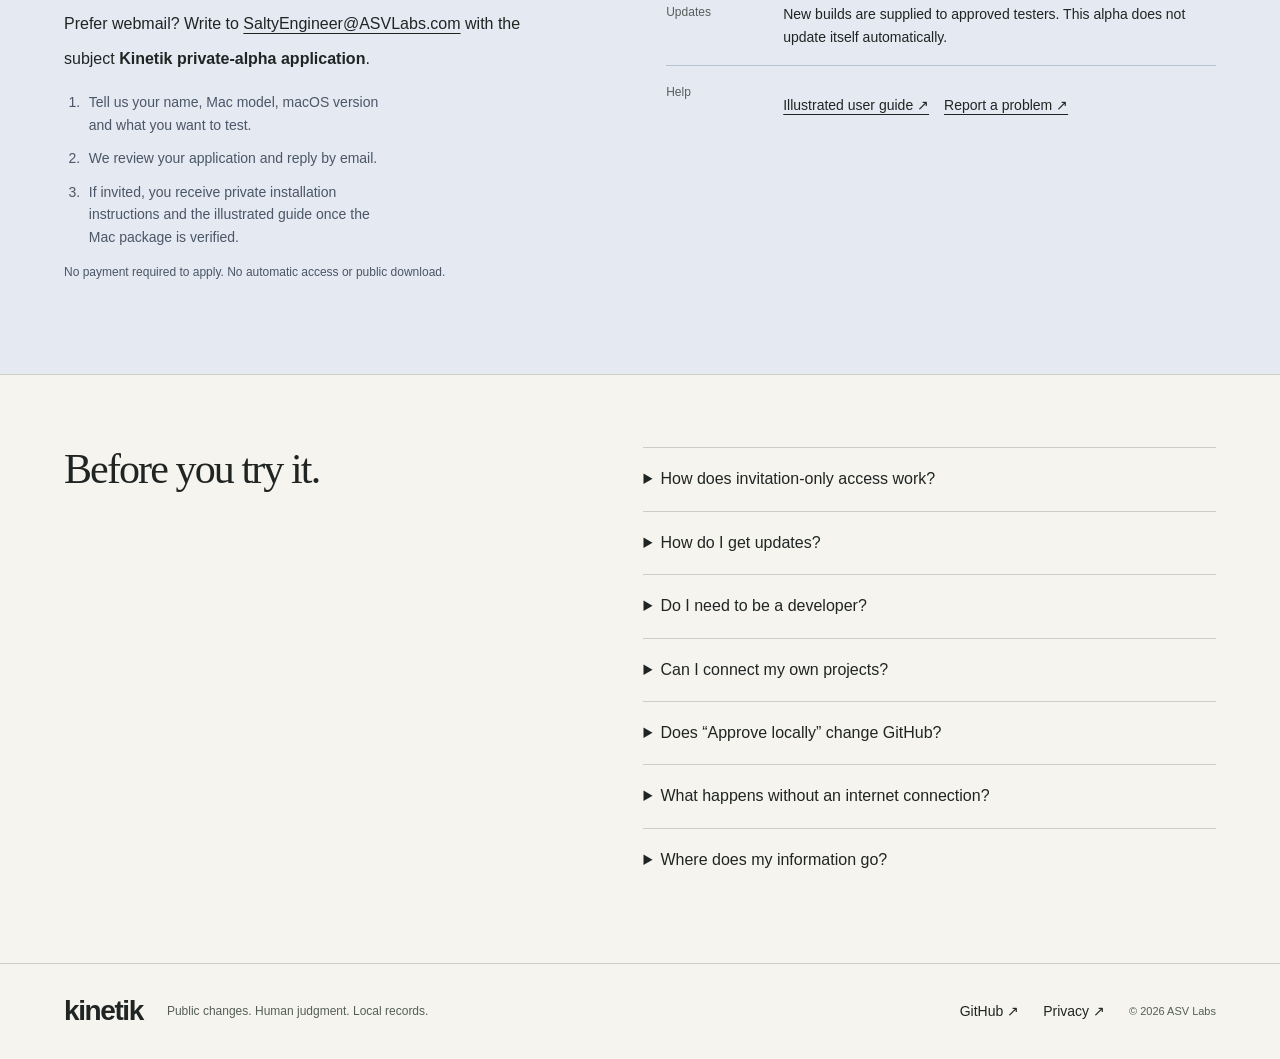
==== commit 689c4a8e: "Publish email applications for the private Kinetik alpha" ====
--- a/index.html
+++ b/index.html
@@ -2,25 +2,25 @@
 <html lang="en">
 <head>
 <meta charset="utf-8"><meta name="viewport" content="width=device-width,initial-scale=1">
-<meta name="description" content="Kinetik Triage is a Mac app for reviewing public software changes, recording your judgment, and keeping a local report. Explore the alpha pilot.">
+<meta name="description" content="Kinetik Triage is a Mac app for reviewing public software changes, recording your judgment, and keeping a local report. Apply by email for the invitation-only alpha pilot.">
 <meta name="theme-color" content="#f5f4ef"><meta property="og:title" content="Kinetik — Understand the change. Make the call."><meta property="og:description" content="A desktop review trail for software changes. Public GitHub activity, human judgment, local records."><meta property="og:type" content="website"><meta property="og:url" content="https://asv-labs.github.io/kinetik-triage/">
 <title>Kinetik — a clearer view of software changes</title><link rel="stylesheet" href="styles.css"><link rel="icon" href="mark.svg" type="image/svg+xml">
 <script src="demo.js" defer></script>
 </head>
 <body>
 <a class="skip" href="#main">Skip to content</a>
-<header class="masthead"><a class="wordmark" href="#" aria-label="Kinetik home"><span class="mark" aria-hidden="true">K</span>kinetik<span class="edition">TRIAGE / MAC ALPHA</span></a><nav aria-label="Main"><a href="#workflow">How it works</a><a href="https://github.com/ASV-Labs/kinetik-triage/blob/main/USER_GUIDE.md">User guide ↗</a><a class="nav-release" href="#alpha">Alpha status <span aria-hidden="true">↗</span></a></nav></header>
+<header class="masthead"><a class="wordmark" href="#" aria-label="Kinetik home"><span class="mark" aria-hidden="true">K</span>kinetik<span class="edition">TRIAGE / PRIVATE ALPHA</span></a><nav aria-label="Main"><a href="#workflow">How it works</a><a href="https://github.com/ASV-Labs/kinetik-triage/blob/main/USER_GUIDE.md">User guide ↗</a><a class="nav-release" href="#alpha">Apply for alpha <span aria-hidden="true">↗</span></a></nav></header>
 <main id="main">
 <section class="intro" aria-labelledby="headline">
-<div class="intro-copy"><p class="eyebrow">A desktop review trail for software changes</p><h1 id="headline">Understand the change.<br><em>Make the call.</em></h1><p class="lead">Software changes quickly. Knowing what deserves a closer look shouldn’t require piecing together every conversation.</p><p class="definition">Kinetik gathers public work from GitHub into a review queue, highlights what may need attention, and gives you a place to record your judgment—right on your Mac.</p><div class="hero-actions"><a class="button primary" href="#workflow">Walk through a review <span aria-hidden="true">↓</span></a><a class="text-link" href="#alpha">Check the alpha</a></div></div>
+<div class="intro-copy"><p class="eyebrow">A desktop review trail for software changes</p><h1 id="headline">Understand the change.<br><em>Make the call.</em></h1><p class="lead">Software changes quickly. Knowing what deserves a closer look shouldn’t require piecing together every conversation.</p><p class="definition">Kinetik gathers public work from GitHub into a review queue, highlights what may need attention, and gives you a place to record your judgment—right on your Mac.</p><div class="hero-actions"><a class="button primary" href="#alpha">Apply for the private alpha <span aria-hidden="true">↓</span></a><a class="text-link" href="#workflow">Walk through a review</a></div></div>
 <aside class="trail" aria-label="The review trail"><span class="trail-caption">THE PATH FROM CHANGE TO CLARITY</span><ol><li><span>01 / INCOMING</span><strong>Public activity</strong><p>Proposed changes, issues,<br>and project context.</p></li><li><span>02 / YOUR JUDGMENT</span><strong>A considered decision</strong><p>Read the evidence.<br>Write down your reason.</p></li><li><span>03 / ON YOUR MAC</span><strong>A record to return to</strong><p>Keep the decision.<br>Export the report.</p></li></ol></aside>
-<div class="scope-line"><span class="status-dot" aria-hidden="true"></span><strong>Early alpha pilot</strong><p>Apple silicon Mac · Public sample activity for <a href="https://github.com/P0GL0L">P0GL0L</a> · Decisions stay local</p></div>
+<div class="scope-line"><span class="status-dot" aria-hidden="true"></span><strong>Invitation-only alpha</strong><p>Apple silicon Mac · Public sample activity for <a href="https://github.com/P0GL0L">P0GL0L</a> · Decisions stay local</p></div>
 </section>
 <section class="read-section" id="workflow" aria-labelledby="read-title"><div class="section-index">01 <span>READ THE CHANGE</span></div><div class="read-grid"><div><h2 id="read-title">Start with what<br>actually changed.</h2><p>A <strong>pull request</strong> is a proposed software change. An <strong>issue</strong> is a task, bug report, or discussion. Kinetik brings these together with project activity so you can decide where to look first.</p><p>Each case shows its source, current state, risk band, and evidence coverage. Open the source on GitHub to read the original work.</p><a class="text-link" href="https://github.com/ASV-Labs/kinetik-triage/blob/main/USER_GUIDE.md#2-read-the-evidence">Reading the evidence ↗</a></div><div class="evidence-ledger"><p class="eyebrow">The questions behind each case</p><dl><div><dt>Source</dt><dd>Where did this come from?<small>A link to the original public GitHub item.</small></dd></div><div><dt>Risk</dt><dd>What deserves attention?<small>A rule-based signal for closer human review.</small></dd></div><div><dt>Coverage</dt><dd>How much could Kinetik see?<small>Complete, partial, or unavailable file evidence.</small></dd></div><div><dt>State</dt><dd>Is there still a decision to make?<small>Open work is separated from closed activity.</small></dd></div></dl><p class="footnote">A risk label is a review aid. It is not a guarantee that a change is safe.</p></div></div></section>
 <section class="decide-section" aria-labelledby="decide-title"><div class="section-index">02 <span>RECORD YOUR JUDGMENT</span></div><div class="workbench"><div class="decision-copy"><h2 id="decide-title">The important part<br>is your reason.</h2><p>Approve, reject, or defer a case after reading its evidence. Add a short explanation so your future self knows why.</p><p class="local-boundary">Your decision is a local review note.<br>It does not approve a GitHub pull request or release software.</p><a class="text-link" href="https://github.com/ASV-Labs/kinetik-triage/blob/main/USER_GUIDE.md#3-write-your-reason-and-decide">What each decision means ↗</a></div><div class="trial" data-wdi-product-proof="runnable-dom" data-wdi-source-ref="demo.js (desktop decision validation, 0.9.5/build 4)"><div class="trial-top"><span class="eyebrow">TRY THE DECISION STEP</span><span class="sample-tag">Sample · nothing saved</span></div><p class="sample-context"><strong>Example:</strong> A proposed change alters how a release is approved. What would you want checked before it goes ahead?</p><form id="decision-example" novalidate><label for="rationale">Your reason</label><textarea id="rationale" name="rationale" rows="3" aria-describedby="reason-hint reason-error" placeholder="I would defer until the approval rules have been reviewed…" required></textarea><p class="field-hint" id="reason-hint">Use at least 12 characters. The desktop app asks for the same case-specific explanation.</p><p id="reason-error" class="form-error" role="alert" hidden></p><fieldset><legend class="sr-only">Record a sample local decision</legend><button type="button" name="action" value="approve">Approve locally</button><button type="button" name="action" value="reject">Reject locally</button><button type="button" name="action" value="defer">Defer locally</button></fieldset></form><div id="decision-result" class="result" tabindex="-1" hidden><p class="eyebrow">EXAMPLE OUTCOME</p><h3 id="outcome-title"></h3><p id="outcome-reason"></p><p class="field-hint">In the Mac app, this becomes a saved local record. This website sends and saves nothing from this example.</p><button id="try-again" type="button">Try another decision ↺</button></div><noscript><p>The interactive example needs JavaScript. In the Mac app, write a reason, then choose Approve, Reject, or Defer locally.</p></noscript><p class="demo-note">A small runnable adaptation of the desktop decision form. <a href="provenance.md">View its source notes</a>.</p></div></div></section>
 <section class="keep-section" aria-labelledby="keep-title"><div class="section-index">03 <span>KEEP THE REVIEW TRAIL</span></div><div class="keep-grid"><div class="report-object"><div class="file-line"><span>LOCAL EXPORT</span><span>JSON + MARKDOWN</span></div><h3>Analytics &amp; Metrics</h3><dl><div><dt>Queue</dt><dd>Ingested, actionable, decided, historical</dd></div><div><dt>Decisions</dt><dd>Approve · reject · defer</dd></div><div><dt>Evidence</dt><dd>Risk bands and coverage</dd></div><div><dt>Diagnostics</dt><dd>Fetch time, queue-build time, memory, errors</dd></div></dl><p class="file-name">kinetik-analytics-P0GL0L-[timestamp].md</p><p class="footnote">The report includes the source, fetch time, and any errors so you can judge its freshness.</p></div><div><h2 id="keep-title">Leave with a record,<br>not just a feeling.</h2><p>Your review stays available when you reopen the app. If the underlying assessment changes, Kinetik keeps the earlier decision as history and can ask for a fresh look.</p><p>Export a readable Markdown report or a JSON file for tools. Choose what to share after reviewing its contents.</p><a class="text-link" href="https://github.com/ASV-Labs/kinetik-triage/blob/main/USER_GUIDE.md#5-export-a-report">Export your first report ↗</a></div></div></section>
-<section class="alpha-section" id="alpha" aria-labelledby="alpha-title"><p class="eyebrow">THE ALPHA, AS IT STANDS</p><div class="alpha-grid"><div><h2 id="alpha-title">A small, honest<br>starting point.</h2><p>This pilot is for exploring the review workflow using public sample activity. It is an early product with a deliberately limited scope.</p><a class="button primary" href="https://github.com/ASV-Labs/kinetik-triage/releases">View release status <span aria-hidden="true">↗</span></a><p class="release-note">Download only when a verified package is listed.<br>Installation happens on your Mac.</p></div><dl class="release-ledger"><div><dt>Candidate</dt><dd>0.9.6 · build 5 <a href="https://github.com/ASV-Labs/kinetik-triage/blob/main/RELEASE_STATUS.md">Details ↗</a></dd></div><div><dt>Platform</dt><dd>Apple silicon · macOS 13 or later</dd></div><div><dt>Data</dt><dd>Public P0GL0L activity. No account picker or private repositories.</dd></div><div><dt>Actions</dt><dd>Local decisions, Library organization and file exports. No GitHub writes or deployments.</dd></div><div><dt>Distribution</dt><dd>Developer ID signing available. Apple notarization is pending; public DMG release is being prepared.</dd></div><div><dt>Help</dt><dd><a href="https://github.com/ASV-Labs/kinetik-triage/blob/main/USER_GUIDE.md">Illustrated user guide ↗</a><a href="https://github.com/ASV-Labs/kinetik-triage/issues">Report a problem ↗</a></dd></div></dl></div></section>
-<section class="questions" aria-labelledby="questions-title"><h2 id="questions-title">Before you try it.</h2><div><details><summary>Do I need to be a developer?</summary><p>You can follow the guide without writing code. Familiarity with the project helps you judge a change. Kinetik organizes evidence; it does not replace the people who understand that software.</p></details><details><summary>Can I connect my own projects?</summary><p>Not in this alpha. The current pilot uses public P0GL0L activity, which can include contributions to other repositories. There is no profile picker, private repository access, or GitHub sign-in.</p></details><details><summary>Does “Approve locally” change GitHub?</summary><p>No. All decisions stay on this Mac. Nothing is merged, deployed, or published. Defer records a decision but does not schedule a reminder.</p></details><details><summary>What happens without an internet connection?</summary><p>The app can show its last saved public queue when available. It labels cached or failed loads so you know the data may be old. A first launch without data can show an empty queue and an error.</p></details><details><summary>Where does my information go?</summary><p>The desktop app requests public GitHub data; GitHub sees ordinary network metadata. Your rationale and local decisions are not sent to GitHub. This landing page has no analytics or form submission service. See the <a href="https://github.com/ASV-Labs/kinetik-triage/blob/main/PRIVACY.md">privacy notice</a>.</p></details></div></section>
+<section class="alpha-section" id="alpha" aria-labelledby="alpha-title"><p class="eyebrow">PRIVATE ALPHA / APPLICATIONS</p><div class="alpha-grid"><div><h2 id="alpha-title">A small cohort.<br>A considered start.</h2><p>Apply by email to explore the review workflow using public sample activity. We review each application personally. Applying does not grant access or guarantee an invitation.</p><div id="application-contact"><a class="button primary" href="mailto:SaltyEngineer@ASVLabs.com?subject=Kinetik%20private-alpha%20application&amp;body=Hi%20ASV%20Labs%2C%0A%0AI%20would%20like%20to%20apply%20for%20the%20Kinetik%20Triage%20private%20alpha.%0A%0AName%3A%20%0AMac%20model%20%28Apple%20silicon%29%3A%20%0AmacOS%20version%3A%20%0AWhat%20I%20would%20like%20to%20test%3A%20%0A%0AI%20understand%20that%20this%20pilot%20uses%20public%20P0GL0L%20activity%2C%20records%20decisions%20locally%2C%20and%20requires%20an%20invitation%20before%20I%20receive%20the%20installer.%0A">Apply by email <span aria-hidden="true">↗</span></a><p class="release-note">Opens an email draft. Review it and send it to apply.<br>Opening a draft does not submit an application.</p><p class="application-address">Prefer webmail? Write to <a href="mailto:SaltyEngineer@ASVLabs.com">SaltyEngineer@ASVLabs.com</a> with the subject <strong>Kinetik private-alpha application</strong>.</p></div><ol class="application-steps"><li>Tell us your name, Mac model, macOS version and what you want to test.</li><li>We review your application and reply by email.</li><li>If invited, you receive private installation instructions and the illustrated guide once the Mac package is verified.</li></ol><p class="release-note">No payment required to apply. No automatic access or public download.</p></div><dl class="release-ledger"><div><dt>Candidate</dt><dd>0.9.6 · build 5 <a href="https://github.com/ASV-Labs/kinetik-triage/blob/main/RELEASE_STATUS.md">Details ↗</a></dd></div><div><dt>Platform</dt><dd>Apple silicon · macOS 13 or later</dd></div><div><dt>Data</dt><dd>Public P0GL0L activity. No account picker or private repositories.</dd></div><div><dt>Actions</dt><dd>Local decisions, Library organization and file exports. No GitHub writes or deployments.</dd></div><div><dt>Distribution</dt><dd>Invitation only. A notarized Mac installer is staged for private testing. Downloads are not public.</dd></div><div><dt>Updates</dt><dd>New builds are supplied to approved testers. This alpha does not update itself automatically.</dd></div><div><dt>Help</dt><dd><a href="https://github.com/ASV-Labs/kinetik-triage/blob/main/USER_GUIDE.md">Illustrated user guide ↗</a><a href="https://github.com/ASV-Labs/kinetik-triage/issues">Report a problem ↗</a></dd></div></dl></div></section>
+<section class="questions" aria-labelledby="questions-title"><h2 id="questions-title">Before you try it.</h2><div><details><summary>How does invitation-only access work?</summary><p>Apply by email, then wait for a personal reply. We share installation instructions with approved testers after the package passes its release checks. The desktop pilot has no account login or license enforcement, so please do not redistribute an invited build.</p></details><details><summary>How do I get updates?</summary><p>Approved testers receive new verified builds and release notes through the private invitation channel. Quit Kinetik before replacing the app. Your review files stay on your Mac; back them up before testing a new alpha. There is no automatic updater in this version.</p></details><details><summary>Do I need to be a developer?</summary><p>You can follow the guide without writing code. Familiarity with the project helps you judge a change. Kinetik organizes evidence; it does not replace the people who understand that software.</p></details><details><summary>Can I connect my own projects?</summary><p>Not in this alpha. The current pilot uses public P0GL0L activity, which can include contributions to other repositories. There is no profile picker, private repository access, or GitHub sign-in.</p></details><details><summary>Does “Approve locally” change GitHub?</summary><p>No. All decisions stay on this Mac. Nothing is merged, deployed, or published. Defer records a decision but does not schedule a reminder.</p></details><details><summary>What happens without an internet connection?</summary><p>The app can show its last saved public queue when available. It labels cached or failed loads so you know the data may be old. A first launch without data can show an empty queue and an error.</p></details><details><summary>Where does my information go?</summary><p>The desktop app requests public GitHub data; GitHub sees ordinary network metadata. Your rationale and local decisions are not sent to GitHub. This landing page has no analytics or form submission service. Applying opens your email app; you choose whether to send your application to ASV Labs. Your email provider processes that message. See the <a href="https://github.com/ASV-Labs/kinetik-triage/blob/main/PRIVACY.md">privacy notice</a>.</p></details></div></section>
 </main>
 <footer><a class="wordmark" href="#">kinetik</a><p>Public changes. Human judgment. Local records.</p><nav aria-label="Footer"><a href="https://github.com/ASV-Labs/kinetik-triage">GitHub ↗</a><a href="https://github.com/ASV-Labs/kinetik-triage/blob/main/PRIVACY.md">Privacy ↗</a></nav><small>© 2026 ASV Labs</small></footer>
 </body></html>
--- a/styles.css
+++ b/styles.css
@@ -3,3 +3,5 @@
 @media(max-width:640px){.masthead{padding:14px 22px;gap:10px}.wordmark{font-size:25px}.masthead nav>a:not(.nav-release){display:none}.masthead nav{gap:0}.nav-release{font-size:12px!important}.intro{display:flex;flex-direction:column;padding:40px 22px 0;gap:28px}.intro h1{font-size:49px;letter-spacing:-2.5px;line-height:1.07}.intro .eyebrow{font-size:9px;letter-spacing:1px;max-width:28ch;margin-bottom:24px}.lead{font-size:18px;margin-top:28px}.definition{font-size:15px}.trail{display:none}.hero-actions{flex-direction:column;align-items:stretch;gap:10px;margin-top:25px}.hero-actions>.text-link{justify-content:center}.scope-line{order:-1;display:block;border-top:0;border-bottom:1px solid var(--line);padding:0 0 20px;font-size:11px}.scope-line .status-dot{display:inline-block;margin-right:8px}.scope-line p{margin-top:8px;line-height:1.9}.read-section,.keep-section,.alpha-section,.questions{padding:44px 22px}.section-index{margin-bottom:30px;font-size:10px;gap:16px}h2{font-size:39px;letter-spacing:-1.5px;margin-bottom:22px}.read-grid,.workbench,.keep-grid,.alpha-grid,.questions{display:flex;flex-direction:column;gap:32px}.read-grid>div>p,.decision-copy>p,.keep-grid>div>p,.alpha-grid>div>p{font-size:15px}.evidence-ledger{border-left:0;padding-left:0}.evidence-ledger dl>div{grid-template-columns:72px 1fr}.evidence-ledger dd{font-size:16px}.decide-section{padding:40px 22px}.decision-copy{padding:0}.workbench{gap:20px}.trial-top{align-items:flex-start;flex-direction:column;gap:6px}.trial .eyebrow{font-size:10px}.trial fieldset{display:grid;grid-template-columns:1fr;gap:10px}.trial button{font-size:14px;min-height:48px}.keep-grid>.report-object{order:2}.report-object{transform:none;padding:23px 20px}.report-object dl>div{grid-template-columns:1fr;gap:5px}.report-object h3{font-size:28px}.file-line{font-size:9px}.release-ledger>div{grid-template-columns:1fr;gap:4px;padding:15px 0}.release-ledger dt{font-size:11px;text-transform:uppercase;letter-spacing:1px}.alpha-grid .button{width:100%}.questions h2{font-size:36px;margin-bottom:0}footer{padding:24px 22px;gap:10px 20px}footer p{flex-basis:100%}footer nav{margin-left:0}footer small{margin-left:auto}summary{font-size:15px;padding:19px 0}}
 @media(prefers-reduced-motion:reduce){*{scroll-behavior:auto!important;transition:none!important;animation:none!important}}
 .scope-line a,details p a{display:inline-flex;align-items:center;min-height:44px;min-width:44px;padding:0 2px}
+
+.application-steps{padding-left:1.25rem;font-size:14px;color:#4b5666;max-width:42ch}.application-steps li{padding-left:.3rem;margin:0 0 .7rem}.application-address{overflow-wrap:anywhere}.application-address a{display:inline-flex;align-items:center;min-height:44px}
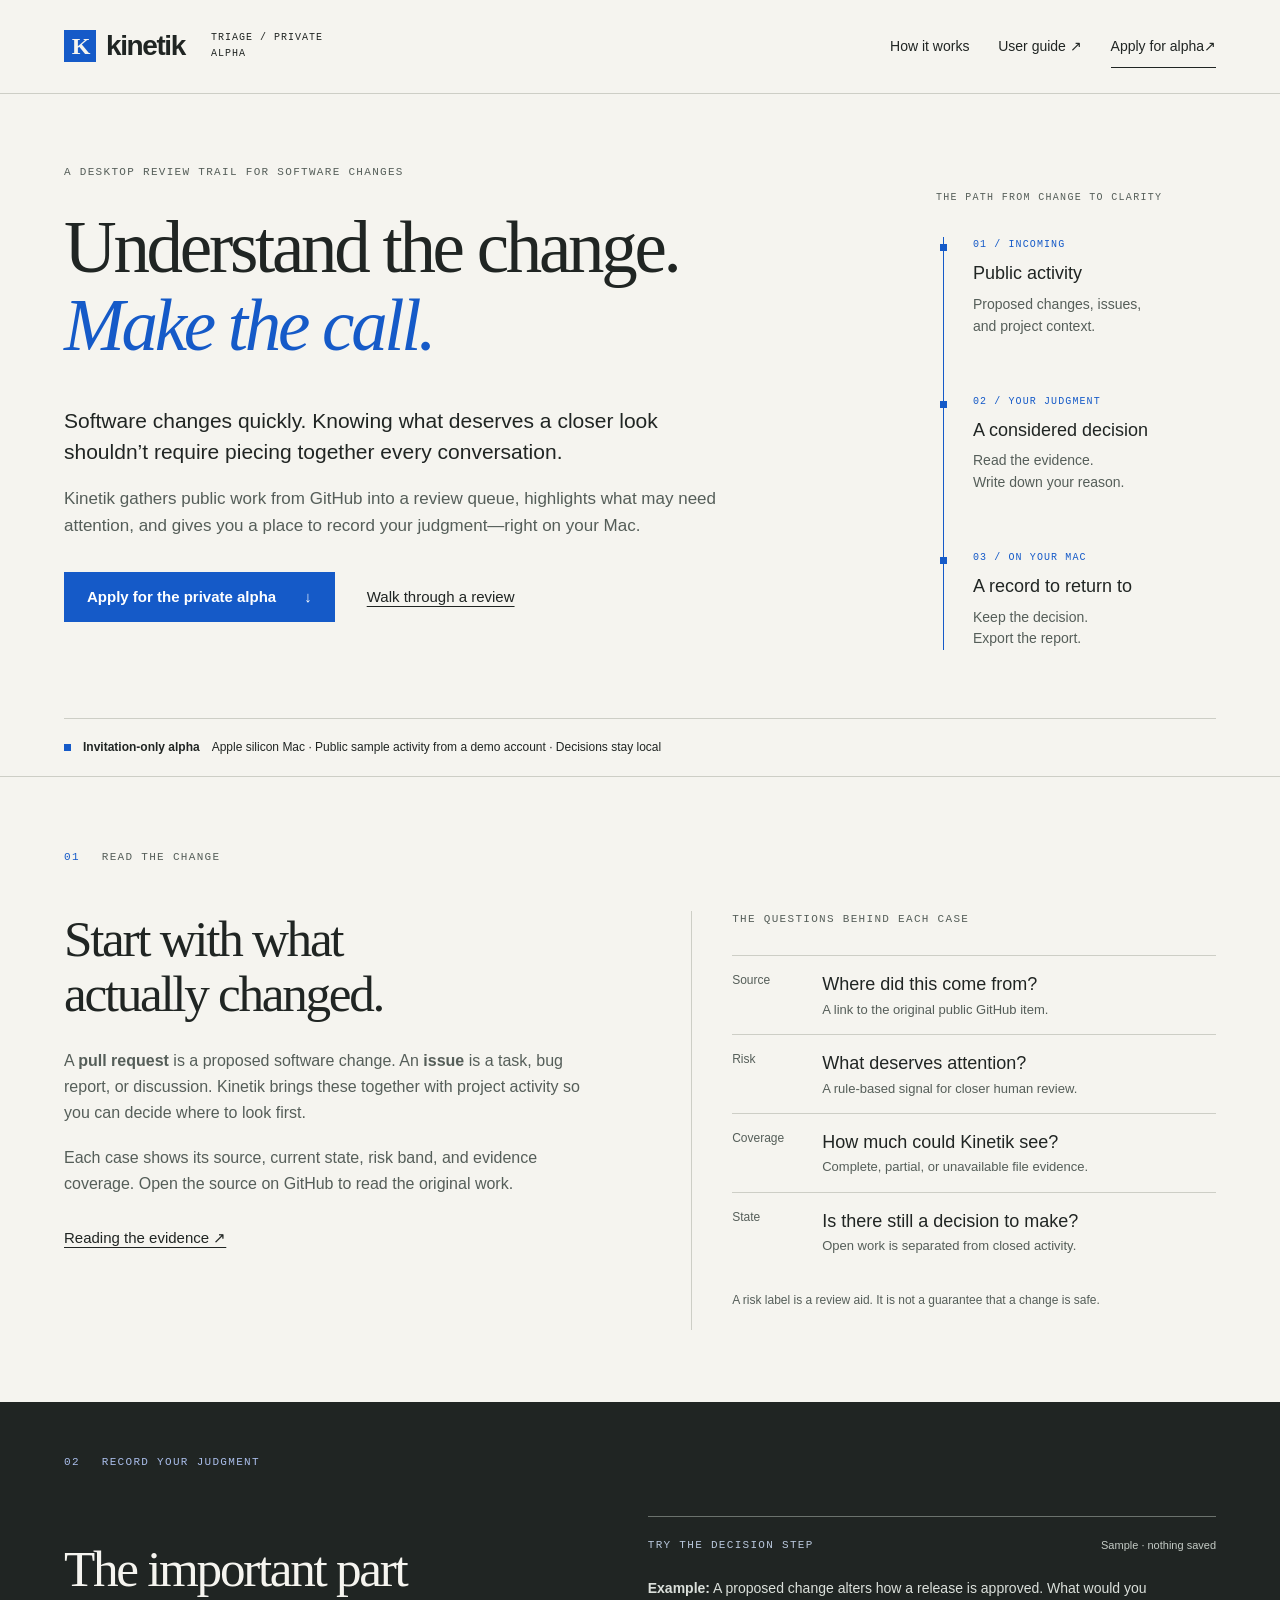
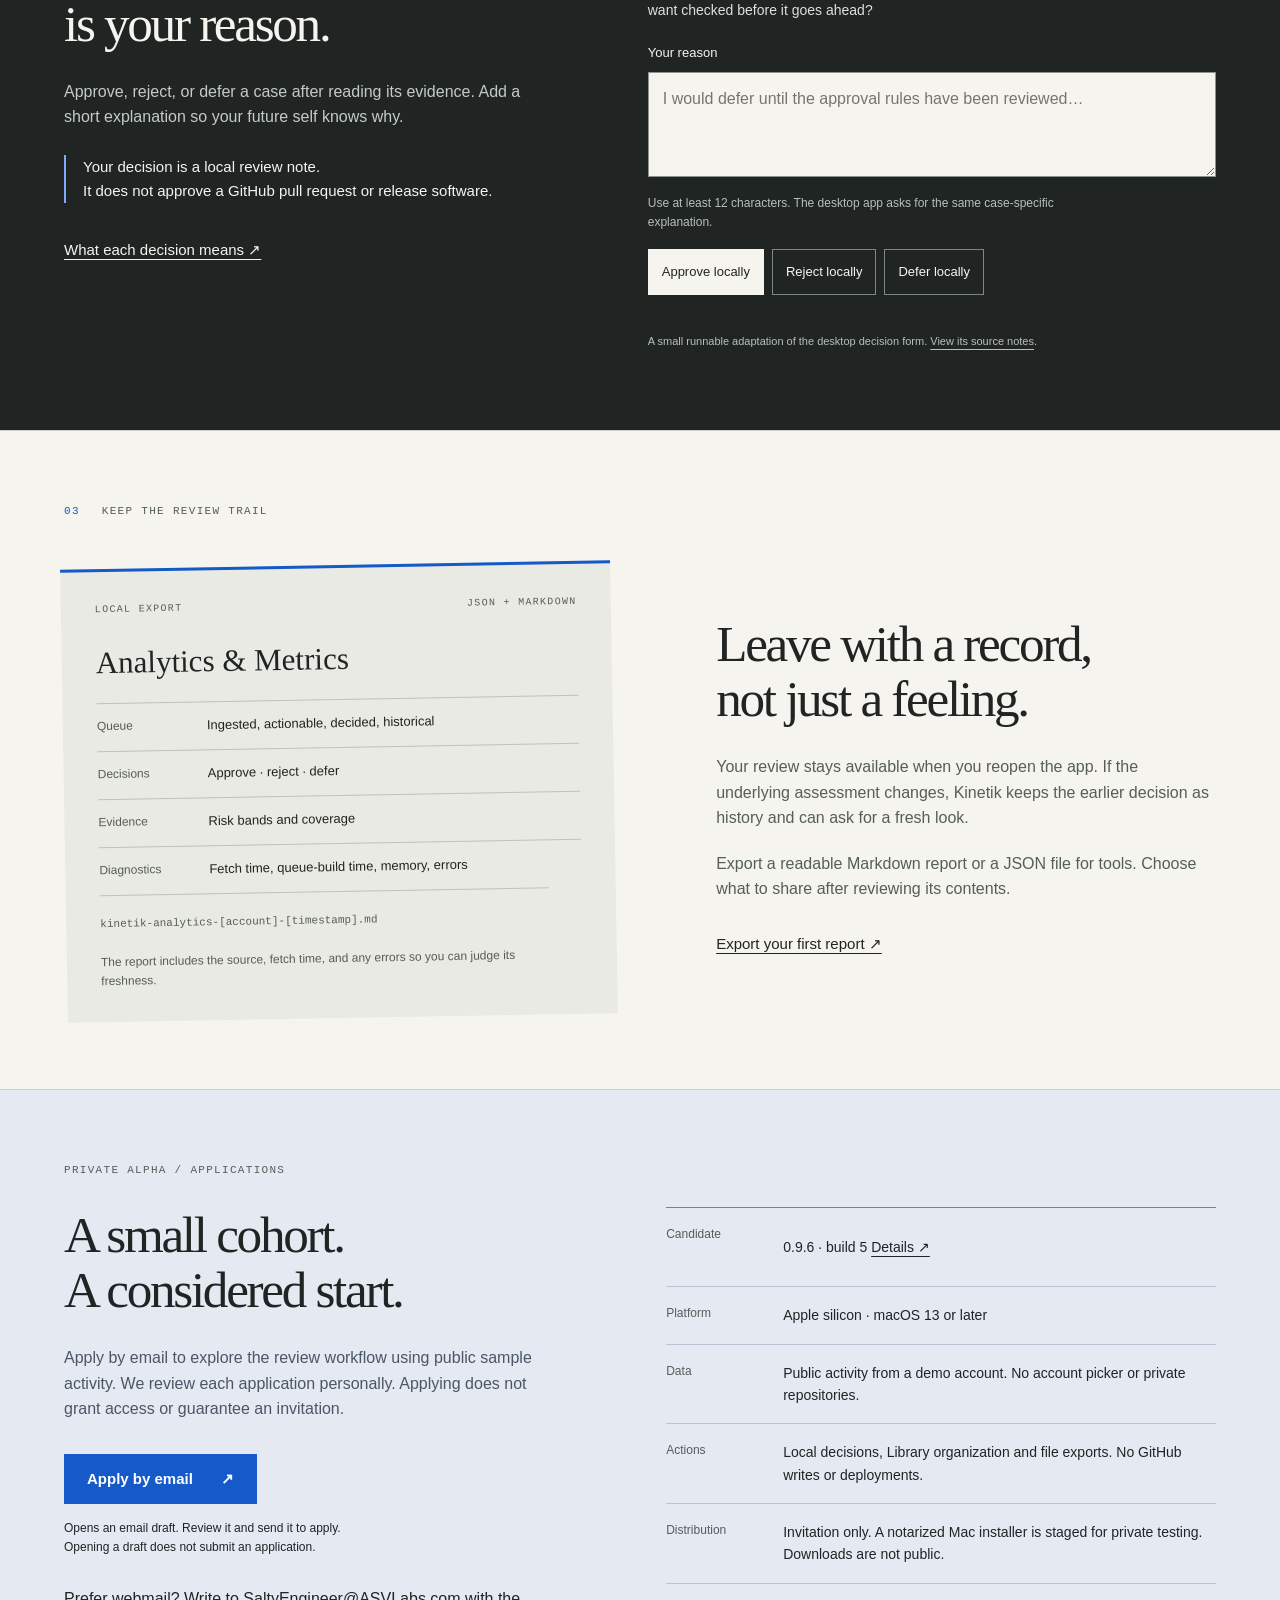
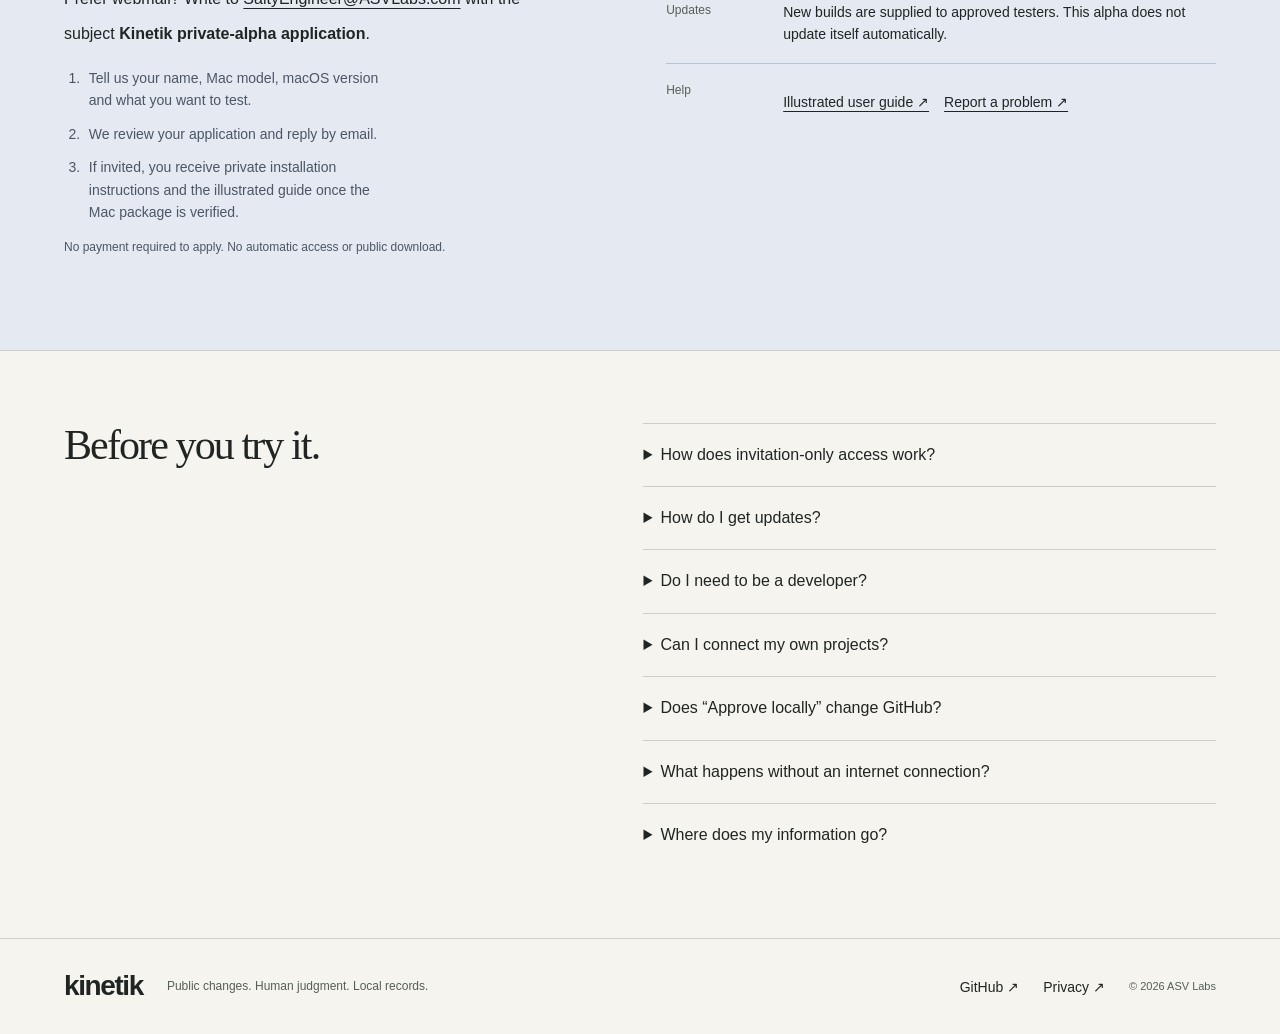
==== commit 7cce56e9: "Replace identifying pilot account mentions with demo-account wording [skip ci] Also replace the Open" ====
--- a/index.html
+++ b/index.html
@@ -3,7 +3,7 @@
 <head>
 <meta charset="utf-8"><meta name="viewport" content="width=device-width,initial-scale=1">
 <meta name="description" content="Kinetik Triage is a Mac app for reviewing public software changes, recording your judgment, and keeping a local report. Apply by email for the invitation-only alpha pilot.">
-<meta name="theme-color" content="#f5f4ef"><meta property="og:title" content="Kinetik — Understand the change. Make the call."><meta property="og:description" content="A desktop review trail for software changes. Public GitHub activity, human judgment, local records."><meta property="og:type" content="website"><meta property="og:url" content="https://asv-labs.github.io/kinetik-triage/">
+<meta name="theme-color" content="#f5f4ef"><meta property="og:title" content="Kinetik — Understand the change. Make the call."><meta property="og:description" content="A desktop review trail for software changes. Public GitHub activity, human judgment, local records. Apply by email for the invitation-only Mac alpha."><meta property="og:type" content="website"><meta property="og:url" content="https://asv-labs.github.io/kinetik-triage/"><meta property="og:image" content="https://asv-labs.github.io/kinetik-triage/og-card.jpg"><meta property="og:image:width" content="1200"><meta property="og:image:height" content="630"><meta name="twitter:card" content="summary_large_image"><meta name="twitter:title" content="Kinetik — Understand the change. Make the call."><meta name="twitter:description" content="A desktop review trail for software changes. Public GitHub activity, human judgment, local records. Apply by email for the invitation-only Mac alpha."><meta name="twitter:image" content="https://asv-labs.github.io/kinetik-triage/og-card.jpg">
 <title>Kinetik — a clearer view of software changes</title><link rel="stylesheet" href="styles.css"><link rel="icon" href="mark.svg" type="image/svg+xml">
 <script src="demo.js" defer></script>
 </head>
@@ -14,13 +14,13 @@
 <section class="intro" aria-labelledby="headline">
 <div class="intro-copy"><p class="eyebrow">A desktop review trail for software changes</p><h1 id="headline">Understand the change.<br><em>Make the call.</em></h1><p class="lead">Software changes quickly. Knowing what deserves a closer look shouldn’t require piecing together every conversation.</p><p class="definition">Kinetik gathers public work from GitHub into a review queue, highlights what may need attention, and gives you a place to record your judgment—right on your Mac.</p><div class="hero-actions"><a class="button primary" href="#alpha">Apply for the private alpha <span aria-hidden="true">↓</span></a><a class="text-link" href="#workflow">Walk through a review</a></div></div>
 <aside class="trail" aria-label="The review trail"><span class="trail-caption">THE PATH FROM CHANGE TO CLARITY</span><ol><li><span>01 / INCOMING</span><strong>Public activity</strong><p>Proposed changes, issues,<br>and project context.</p></li><li><span>02 / YOUR JUDGMENT</span><strong>A considered decision</strong><p>Read the evidence.<br>Write down your reason.</p></li><li><span>03 / ON YOUR MAC</span><strong>A record to return to</strong><p>Keep the decision.<br>Export the report.</p></li></ol></aside>
-<div class="scope-line"><span class="status-dot" aria-hidden="true"></span><strong>Invitation-only alpha</strong><p>Apple silicon Mac · Public sample activity for <a href="https://github.com/P0GL0L">P0GL0L</a> · Decisions stay local</p></div>
+<div class="scope-line"><span class="status-dot" aria-hidden="true"></span><strong>Invitation-only alpha</strong><p>Apple silicon Mac · Public sample activity from a demo account · Decisions stay local</p></div>
 </section>
 <section class="read-section" id="workflow" aria-labelledby="read-title"><div class="section-index">01 <span>READ THE CHANGE</span></div><div class="read-grid"><div><h2 id="read-title">Start with what<br>actually changed.</h2><p>A <strong>pull request</strong> is a proposed software change. An <strong>issue</strong> is a task, bug report, or discussion. Kinetik brings these together with project activity so you can decide where to look first.</p><p>Each case shows its source, current state, risk band, and evidence coverage. Open the source on GitHub to read the original work.</p><a class="text-link" href="https://github.com/ASV-Labs/kinetik-triage/blob/main/USER_GUIDE.md#2-read-the-evidence">Reading the evidence ↗</a></div><div class="evidence-ledger"><p class="eyebrow">The questions behind each case</p><dl><div><dt>Source</dt><dd>Where did this come from?<small>A link to the original public GitHub item.</small></dd></div><div><dt>Risk</dt><dd>What deserves attention?<small>A rule-based signal for closer human review.</small></dd></div><div><dt>Coverage</dt><dd>How much could Kinetik see?<small>Complete, partial, or unavailable file evidence.</small></dd></div><div><dt>State</dt><dd>Is there still a decision to make?<small>Open work is separated from closed activity.</small></dd></div></dl><p class="footnote">A risk label is a review aid. It is not a guarantee that a change is safe.</p></div></div></section>
 <section class="decide-section" aria-labelledby="decide-title"><div class="section-index">02 <span>RECORD YOUR JUDGMENT</span></div><div class="workbench"><div class="decision-copy"><h2 id="decide-title">The important part<br>is your reason.</h2><p>Approve, reject, or defer a case after reading its evidence. Add a short explanation so your future self knows why.</p><p class="local-boundary">Your decision is a local review note.<br>It does not approve a GitHub pull request or release software.</p><a class="text-link" href="https://github.com/ASV-Labs/kinetik-triage/blob/main/USER_GUIDE.md#3-write-your-reason-and-decide">What each decision means ↗</a></div><div class="trial" data-wdi-product-proof="runnable-dom" data-wdi-source-ref="demo.js (desktop decision validation, 0.9.5/build 4)"><div class="trial-top"><span class="eyebrow">TRY THE DECISION STEP</span><span class="sample-tag">Sample · nothing saved</span></div><p class="sample-context"><strong>Example:</strong> A proposed change alters how a release is approved. What would you want checked before it goes ahead?</p><form id="decision-example" novalidate><label for="rationale">Your reason</label><textarea id="rationale" name="rationale" rows="3" aria-describedby="reason-hint reason-error" placeholder="I would defer until the approval rules have been reviewed…" required></textarea><p class="field-hint" id="reason-hint">Use at least 12 characters. The desktop app asks for the same case-specific explanation.</p><p id="reason-error" class="form-error" role="alert" hidden></p><fieldset><legend class="sr-only">Record a sample local decision</legend><button type="button" name="action" value="approve">Approve locally</button><button type="button" name="action" value="reject">Reject locally</button><button type="button" name="action" value="defer">Defer locally</button></fieldset></form><div id="decision-result" class="result" tabindex="-1" hidden><p class="eyebrow">EXAMPLE OUTCOME</p><h3 id="outcome-title"></h3><p id="outcome-reason"></p><p class="field-hint">In the Mac app, this becomes a saved local record. This website sends and saves nothing from this example.</p><button id="try-again" type="button">Try another decision ↺</button></div><noscript><p>The interactive example needs JavaScript. In the Mac app, write a reason, then choose Approve, Reject, or Defer locally.</p></noscript><p class="demo-note">A small runnable adaptation of the desktop decision form. <a href="provenance.md">View its source notes</a>.</p></div></div></section>
-<section class="keep-section" aria-labelledby="keep-title"><div class="section-index">03 <span>KEEP THE REVIEW TRAIL</span></div><div class="keep-grid"><div class="report-object"><div class="file-line"><span>LOCAL EXPORT</span><span>JSON + MARKDOWN</span></div><h3>Analytics &amp; Metrics</h3><dl><div><dt>Queue</dt><dd>Ingested, actionable, decided, historical</dd></div><div><dt>Decisions</dt><dd>Approve · reject · defer</dd></div><div><dt>Evidence</dt><dd>Risk bands and coverage</dd></div><div><dt>Diagnostics</dt><dd>Fetch time, queue-build time, memory, errors</dd></div></dl><p class="file-name">kinetik-analytics-P0GL0L-[timestamp].md</p><p class="footnote">The report includes the source, fetch time, and any errors so you can judge its freshness.</p></div><div><h2 id="keep-title">Leave with a record,<br>not just a feeling.</h2><p>Your review stays available when you reopen the app. If the underlying assessment changes, Kinetik keeps the earlier decision as history and can ask for a fresh look.</p><p>Export a readable Markdown report or a JSON file for tools. Choose what to share after reviewing its contents.</p><a class="text-link" href="https://github.com/ASV-Labs/kinetik-triage/blob/main/USER_GUIDE.md#5-export-a-report">Export your first report ↗</a></div></div></section>
-<section class="alpha-section" id="alpha" aria-labelledby="alpha-title"><p class="eyebrow">PRIVATE ALPHA / APPLICATIONS</p><div class="alpha-grid"><div><h2 id="alpha-title">A small cohort.<br>A considered start.</h2><p>Apply by email to explore the review workflow using public sample activity. We review each application personally. Applying does not grant access or guarantee an invitation.</p><div id="application-contact"><a class="button primary" href="mailto:SaltyEngineer@ASVLabs.com?subject=Kinetik%20private-alpha%20application&amp;body=Hi%20ASV%20Labs%2C%0A%0AI%20would%20like%20to%20apply%20for%20the%20Kinetik%20Triage%20private%20alpha.%0A%0AName%3A%20%0AMac%20model%20%28Apple%20silicon%29%3A%20%0AmacOS%20version%3A%20%0AWhat%20I%20would%20like%20to%20test%3A%20%0A%0AI%20understand%20that%20this%20pilot%20uses%20public%20P0GL0L%20activity%2C%20records%20decisions%20locally%2C%20and%20requires%20an%20invitation%20before%20I%20receive%20the%20installer.%0A">Apply by email <span aria-hidden="true">↗</span></a><p class="release-note">Opens an email draft. Review it and send it to apply.<br>Opening a draft does not submit an application.</p><p class="application-address">Prefer webmail? Write to <a href="mailto:SaltyEngineer@ASVLabs.com">SaltyEngineer@ASVLabs.com</a> with the subject <strong>Kinetik private-alpha application</strong>.</p></div><ol class="application-steps"><li>Tell us your name, Mac model, macOS version and what you want to test.</li><li>We review your application and reply by email.</li><li>If invited, you receive private installation instructions and the illustrated guide once the Mac package is verified.</li></ol><p class="release-note">No payment required to apply. No automatic access or public download.</p></div><dl class="release-ledger"><div><dt>Candidate</dt><dd>0.9.6 · build 5 <a href="https://github.com/ASV-Labs/kinetik-triage/blob/main/RELEASE_STATUS.md">Details ↗</a></dd></div><div><dt>Platform</dt><dd>Apple silicon · macOS 13 or later</dd></div><div><dt>Data</dt><dd>Public P0GL0L activity. No account picker or private repositories.</dd></div><div><dt>Actions</dt><dd>Local decisions, Library organization and file exports. No GitHub writes or deployments.</dd></div><div><dt>Distribution</dt><dd>Invitation only. A notarized Mac installer is staged for private testing. Downloads are not public.</dd></div><div><dt>Updates</dt><dd>New builds are supplied to approved testers. This alpha does not update itself automatically.</dd></div><div><dt>Help</dt><dd><a href="https://github.com/ASV-Labs/kinetik-triage/blob/main/USER_GUIDE.md">Illustrated user guide ↗</a><a href="https://github.com/ASV-Labs/kinetik-triage/issues">Report a problem ↗</a></dd></div></dl></div></section>
-<section class="questions" aria-labelledby="questions-title"><h2 id="questions-title">Before you try it.</h2><div><details><summary>How does invitation-only access work?</summary><p>Apply by email, then wait for a personal reply. We share installation instructions with approved testers after the package passes its release checks. The desktop pilot has no account login or license enforcement, so please do not redistribute an invited build.</p></details><details><summary>How do I get updates?</summary><p>Approved testers receive new verified builds and release notes through the private invitation channel. Quit Kinetik before replacing the app. Your review files stay on your Mac; back them up before testing a new alpha. There is no automatic updater in this version.</p></details><details><summary>Do I need to be a developer?</summary><p>You can follow the guide without writing code. Familiarity with the project helps you judge a change. Kinetik organizes evidence; it does not replace the people who understand that software.</p></details><details><summary>Can I connect my own projects?</summary><p>Not in this alpha. The current pilot uses public P0GL0L activity, which can include contributions to other repositories. There is no profile picker, private repository access, or GitHub sign-in.</p></details><details><summary>Does “Approve locally” change GitHub?</summary><p>No. All decisions stay on this Mac. Nothing is merged, deployed, or published. Defer records a decision but does not schedule a reminder.</p></details><details><summary>What happens without an internet connection?</summary><p>The app can show its last saved public queue when available. It labels cached or failed loads so you know the data may be old. A first launch without data can show an empty queue and an error.</p></details><details><summary>Where does my information go?</summary><p>The desktop app requests public GitHub data; GitHub sees ordinary network metadata. Your rationale and local decisions are not sent to GitHub. This landing page has no analytics or form submission service. Applying opens your email app; you choose whether to send your application to ASV Labs. Your email provider processes that message. See the <a href="https://github.com/ASV-Labs/kinetik-triage/blob/main/PRIVACY.md">privacy notice</a>.</p></details></div></section>
+<section class="keep-section" aria-labelledby="keep-title"><div class="section-index">03 <span>KEEP THE REVIEW TRAIL</span></div><div class="keep-grid"><div class="report-object"><div class="file-line"><span>LOCAL EXPORT</span><span>JSON + MARKDOWN</span></div><h3>Analytics &amp; Metrics</h3><dl><div><dt>Queue</dt><dd>Ingested, actionable, decided, historical</dd></div><div><dt>Decisions</dt><dd>Approve · reject · defer</dd></div><div><dt>Evidence</dt><dd>Risk bands and coverage</dd></div><div><dt>Diagnostics</dt><dd>Fetch time, queue-build time, memory, errors</dd></div></dl><p class="file-name">kinetik-analytics-[account]-[timestamp].md</p><p class="footnote">The report includes the source, fetch time, and any errors so you can judge its freshness.</p></div><div><h2 id="keep-title">Leave with a record,<br>not just a feeling.</h2><p>Your review stays available when you reopen the app. If the underlying assessment changes, Kinetik keeps the earlier decision as history and can ask for a fresh look.</p><p>Export a readable Markdown report or a JSON file for tools. Choose what to share after reviewing its contents.</p><a class="text-link" href="https://github.com/ASV-Labs/kinetik-triage/blob/main/USER_GUIDE.md#5-export-a-report">Export your first report ↗</a></div></div></section>
+<section class="alpha-section" id="alpha" aria-labelledby="alpha-title"><p class="eyebrow">PRIVATE ALPHA / APPLICATIONS</p><div class="alpha-grid"><div><h2 id="alpha-title">A small cohort.<br>A considered start.</h2><p>Apply by email to explore the review workflow using public sample activity. We review each application personally. Applying does not grant access or guarantee an invitation.</p><div id="application-contact"><a class="button primary" href="mailto:SaltyEngineer@ASVLabs.com?subject=Kinetik%20private-alpha%20application&amp;body=Hi%20ASV%20Labs%2C%0A%0AI%20would%20like%20to%20apply%20for%20the%20Kinetik%20Triage%20private%20alpha.%0A%0AName%3A%20%0AMac%20model%20%28Apple%20silicon%29%3A%20%0AmacOS%20version%3A%20%0AWhat%20I%20would%20like%20to%20test%3A%20%0A%0AI%20understand%20that%20this%20pilot%20uses%20public%20activity%20from%20a%20demo%20account%2C%20records%20decisions%20locally%2C%20and%20requires%20an%20invitation%20before%20I%20receive%20the%20installer.%0A">Apply by email <span aria-hidden="true">↗</span></a><p class="release-note">Opens an email draft. Review it and send it to apply.<br>Opening a draft does not submit an application.</p><p class="application-address">Prefer webmail? Write to <a href="mailto:SaltyEngineer@ASVLabs.com">SaltyEngineer@ASVLabs.com</a> with the subject <strong>Kinetik private-alpha application</strong>.</p></div><ol class="application-steps"><li>Tell us your name, Mac model, macOS version and what you want to test.</li><li>We review your application and reply by email.</li><li>If invited, you receive private installation instructions and the illustrated guide once the Mac package is verified.</li></ol><p class="release-note">No payment required to apply. No automatic access or public download.</p></div><dl class="release-ledger"><div><dt>Candidate</dt><dd>0.9.6 · build 5 <a href="https://github.com/ASV-Labs/kinetik-triage/blob/main/RELEASE_STATUS.md">Details ↗</a></dd></div><div><dt>Platform</dt><dd>Apple silicon · macOS 13 or later</dd></div><div><dt>Data</dt><dd>Public activity from a demo account. No account picker or private repositories.</dd></div><div><dt>Actions</dt><dd>Local decisions, Library organization and file exports. No GitHub writes or deployments.</dd></div><div><dt>Distribution</dt><dd>Invitation only. A notarized Mac installer is staged for private testing. Downloads are not public.</dd></div><div><dt>Updates</dt><dd>New builds are supplied to approved testers. This alpha does not update itself automatically.</dd></div><div><dt>Help</dt><dd><a href="https://github.com/ASV-Labs/kinetik-triage/blob/main/USER_GUIDE.md">Illustrated user guide ↗</a><a href="https://github.com/ASV-Labs/kinetik-triage/issues">Report a problem ↗</a></dd></div></dl></div></section>
+<section class="questions" aria-labelledby="questions-title"><h2 id="questions-title">Before you try it.</h2><div><details><summary>How does invitation-only access work?</summary><p>Apply by email, then wait for a personal reply. We share installation instructions with approved testers after the package passes its release checks. The desktop pilot has no account login or license enforcement, so please do not redistribute an invited build.</p></details><details><summary>How do I get updates?</summary><p>Approved testers receive new verified builds and release notes through the private invitation channel. Quit Kinetik before replacing the app. Your review files stay on your Mac; back them up before testing a new alpha. There is no automatic updater in this version.</p></details><details><summary>Do I need to be a developer?</summary><p>You can follow the guide without writing code. Familiarity with the project helps you judge a change. Kinetik organizes evidence; it does not replace the people who understand that software.</p></details><details><summary>Can I connect my own projects?</summary><p>Not in this alpha. The current pilot uses public activity from a demo account, which can include contributions to other repositories. There is no profile picker, private repository access, or GitHub sign-in.</p></details><details><summary>Does “Approve locally” change GitHub?</summary><p>No. All decisions stay on this Mac. Nothing is merged, deployed, or published. Defer records a decision but does not schedule a reminder.</p></details><details><summary>What happens without an internet connection?</summary><p>The app can show its last saved public queue when available. It labels cached or failed loads so you know the data may be old. A first launch without data can show an empty queue and an error.</p></details><details><summary>Where does my information go?</summary><p>The desktop app requests public GitHub data; GitHub sees ordinary network metadata. Your rationale and local decisions are not sent to GitHub. This landing page has no analytics or form submission service. Applying opens your email app; you choose whether to send your application to ASV Labs. Your email provider processes that message. See the <a href="https://github.com/ASV-Labs/kinetik-triage/blob/main/PRIVACY.md">privacy notice</a>.</p></details></div></section>
 </main>
 <footer><a class="wordmark" href="#">kinetik</a><p>Public changes. Human judgment. Local records.</p><nav aria-label="Footer"><a href="https://github.com/ASV-Labs/kinetik-triage">GitHub ↗</a><a href="https://github.com/ASV-Labs/kinetik-triage/blob/main/PRIVACY.md">Privacy ↗</a></nav><small>© 2026 ASV Labs</small></footer>
 </body></html>
